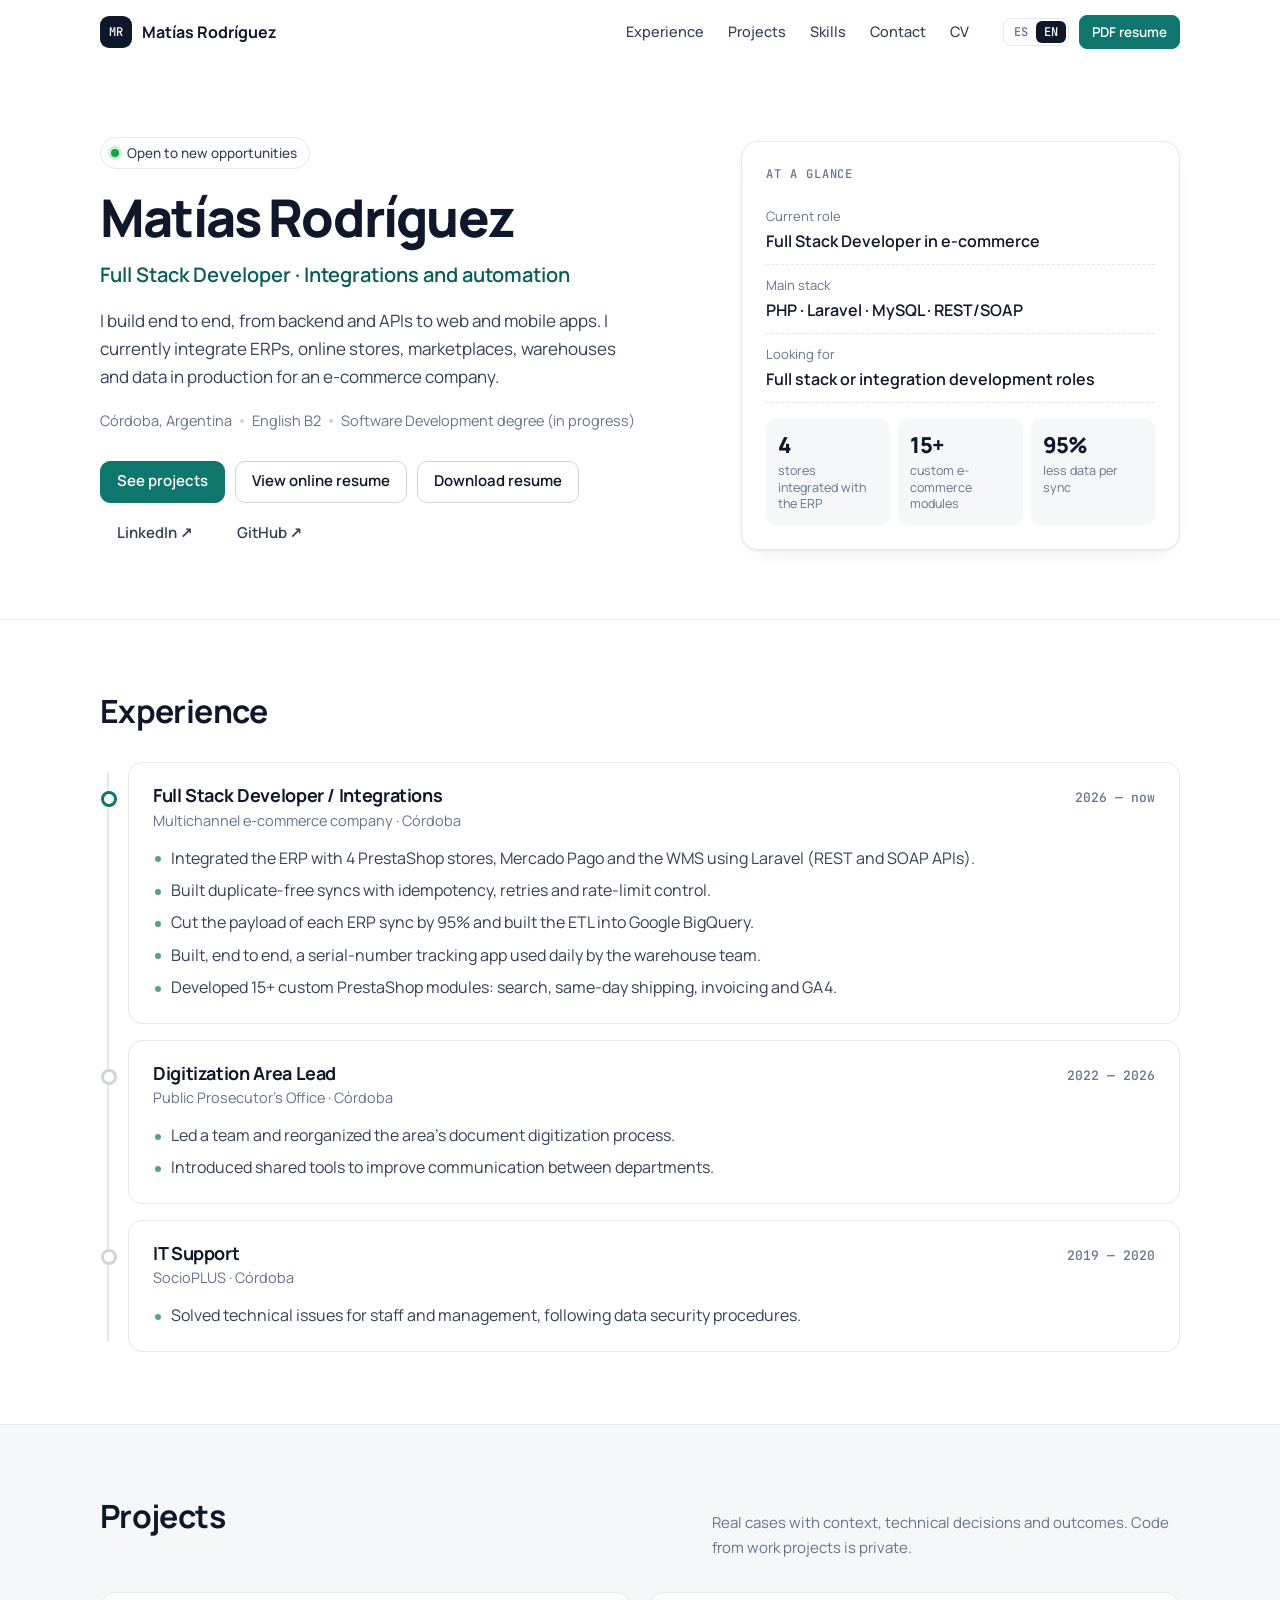
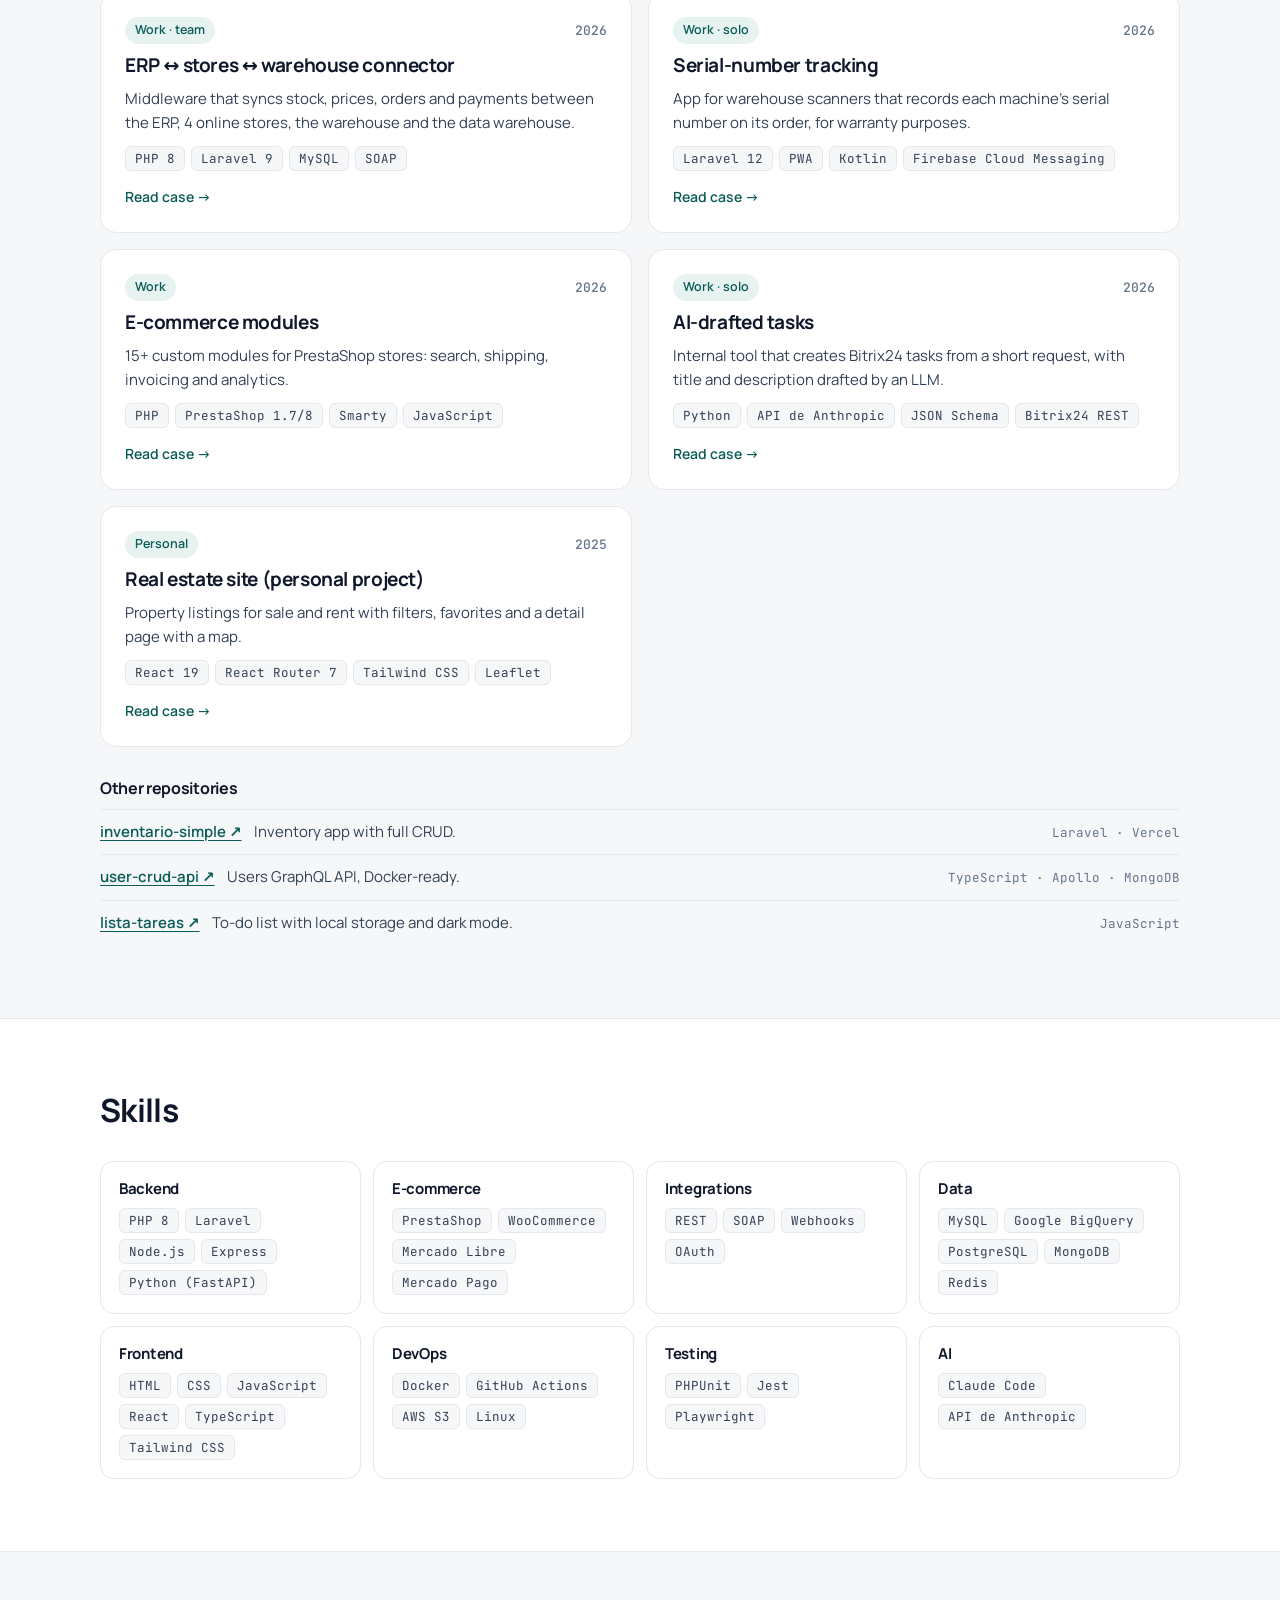
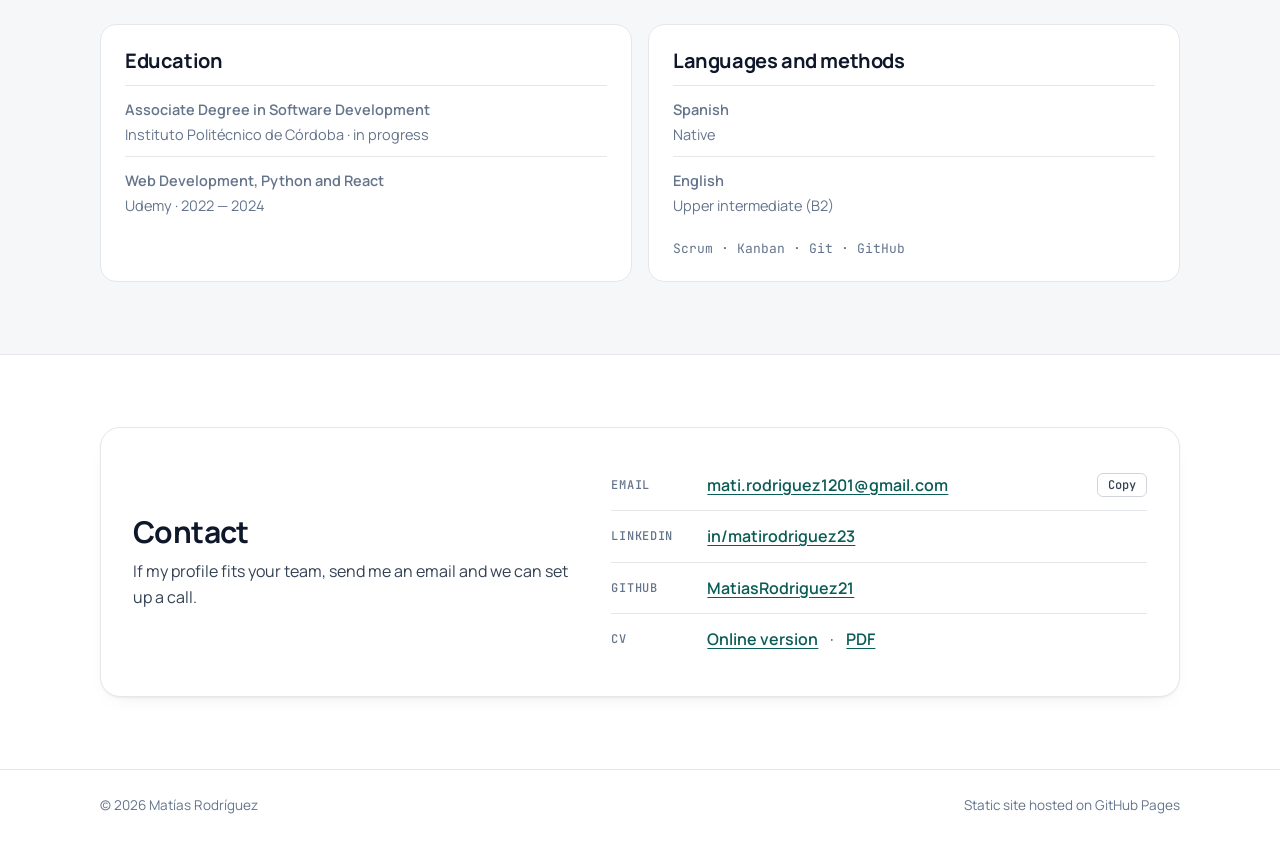
==== index.html @ 940ee15c "Portafolio profesional con CV, proyectos y habilidades" ====
<!DOCTYPE html>
<html lang="es" data-lang="es">
<head>
  <meta charset="UTF-8">
  <meta name="viewport" content="width=device-width, initial-scale=1.0">
  <title>Matías Rodríguez — Desarrollador Full Stack</title>
  <meta name="description" content="Matías Rodríguez, desarrollador full stack en Córdoba, Argentina. Experiencia en integraciones, automatización y e-commerce.">
  <meta name="author" content="Matías Rodríguez">
  <meta name="theme-color" content="#ffffff" media="(prefers-color-scheme: light)">
  <meta name="theme-color" content="#0d1117" media="(prefers-color-scheme: dark)">
  <link rel="icon" href="favicon.svg" type="image/svg+xml">
  <link rel="preconnect" href="https://fonts.googleapis.com">
  <link rel="preconnect" href="https://fonts.gstatic.com" crossorigin>
  <link href="https://fonts.googleapis.com/css2?family=Manrope:wght@400;500;600;700;800&family=JetBrains+Mono:wght@400;500&display=swap" rel="stylesheet">
  <link rel="stylesheet" href="styles.css">
  <script>
    (function () {
      var lang = 'es';
      try { lang = localStorage.getItem('pp-lang') || (navigator.language || 'es').slice(0, 2); } catch (e) {}
      if (lang !== 'en') lang = 'es';
      document.documentElement.lang = lang;
      document.documentElement.dataset.lang = lang;
    })();
  </script>
</head>
<body data-title-es="Matías Rodríguez — Desarrollador Full Stack" data-title-en="Matías Rodríguez — Full Stack Developer">
  <a class="skip" href="#contenido"><span lang="es">Saltar al contenido</span><span lang="en">Skip to content</span></a>
  <header class="nav" id="nav">
    <div class="wrap nav__inner">
      <a class="brand" href="index.html">
        <span class="brand__mark" aria-hidden="true">MR</span>
        <span class="brand__name">Matías Rodríguez</span>
      </a>
      <nav class="nav__links" aria-label="Secciones">
        <a href="index.html#experiencia"><span lang="es">Experiencia</span><span lang="en">Experience</span></a>
        <a href="index.html#proyectos"><span lang="es">Proyectos</span><span lang="en">Projects</span></a>
        <a href="index.html#habilidades"><span lang="es">Habilidades</span><span lang="en">Skills</span></a>
        <a href="index.html#contacto"><span lang="es">Contacto</span><span lang="en">Contact</span></a>
        <a href="cv/">CV</a>
      </nav>
      <div class="nav__actions">
        <div class="lang" role="group" aria-label="Idioma / Language">
          <button type="button" data-set-lang="es" aria-pressed="true">ES</button>
          <button type="button" data-set-lang="en" aria-pressed="false">EN</button>
        </div>
        <a class="btn btn--small btn--solid" href="Rodriguez_Matias_CV.pdf" download><span lang="es">CV en PDF</span><span lang="en">PDF resume</span></a>
      </div>
    </div>
  </header>

  <main id="contenido">
    <!-- ============ Hero ============ -->
    <section class="hero">
      <div class="wrap hero__inner">
        <div class="hero__copy">
          <p class="status"><span class="dot" aria-hidden="true"></span><span lang="es">Abierto a nuevas oportunidades</span><span lang="en">Open to new opportunities</span></p>
          <h1>Matías Rodríguez</h1>
          <p class="hero__role"><span lang="es">Desarrollador Full Stack · Integraciones y automatización</span><span lang="en">Full Stack Developer · Integrations and automation</span></p>
          <p class="hero__bio" lang="es">Desarrollo de punta a punta, del backend y las APIs a aplicaciones web y móviles. Hoy integro ERP, tiendas online, marketplaces, depósito y datos en producción para una empresa de e-commerce.</p><p class="hero__bio" lang="en">I build end to end, from backend and APIs to web and mobile apps. I currently integrate ERPs, online stores, marketplaces, warehouses and data in production for an e-commerce company.</p>
          <ul class="facts">
            <li>Córdoba, Argentina</li>
            <li><span lang="es">Inglés B2</span><span lang="en">English B2</span></li>
            <li><span lang="es">Tecnicatura en Desarrollo de Software</span><span lang="en">Software Development degree (in progress)</span></li>
          </ul>
          <div class="hero__cta">
            <a class="btn btn--solid" href="#proyectos"><span lang="es">Ver proyectos</span><span lang="en">See projects</span></a>
            <a class="btn" href="cv/"><span lang="es">Ver CV online</span><span lang="en">View online resume</span></a>
            <a class="btn" href="Rodriguez_Matias_CV.pdf" download><span lang="es">Descargar CV</span><span lang="en">Download resume</span></a>
            <a class="btn btn--ghost" href="https://www.linkedin.com/in/matirodriguez23/" target="_blank" rel="noopener">LinkedIn ↗</a>
            <a class="btn btn--ghost" href="https://github.com/MatiasRodriguez21" target="_blank" rel="noopener">GitHub ↗</a>
          </div>
        </div>

        <aside class="summary" aria-label="Resumen">
          <p class="summary__label"><span lang="es">En pocas palabras</span><span lang="en">At a glance</span></p>
          <dl>
            <div><dt><span lang="es">Puesto actual</span><span lang="en">Current role</span></dt><dd><span lang="es">Desarrollador Full Stack en e-commerce</span><span lang="en">Full Stack Developer in e-commerce</span></dd></div>
            <div><dt><span lang="es">Stack principal</span><span lang="en">Main stack</span></dt><dd>PHP · Laravel · MySQL · REST/SOAP</dd></div>
            <div><dt><span lang="es">Busco</span><span lang="en">Looking for</span></dt><dd><span lang="es">Roles de desarrollo full stack o de integraciones</span><span lang="en">Full stack or integration development roles</span></dd></div>
          </dl>
          <ul class="stats">
            <li><strong>4</strong><span lang="es">tiendas integradas con el ERP</span><span lang="en">stores integrated with the ERP</span></li>
            <li><strong>15+</strong><span lang="es">módulos de e-commerce a medida</span><span lang="en">custom e-commerce modules</span></li>
            <li><strong>95%</strong><span lang="es">menos datos por sincronización</span><span lang="en">less data per sync</span></li>
          </ul>
        </aside>
      </div>
    </section>

    <!-- ============ Experiencia ============ -->
    <section class="section" id="experiencia">
      <div class="wrap">
        <header class="section__head">
          <h2><span lang="es">Experiencia</span><span lang="en">Experience</span></h2>
        </header>
        <ol class="timeline">
          <li class="job">
            <span class="job__dot" aria-hidden="true"></span>
            <div class="job__head">
              <h3><span lang="es">Desarrollador Full Stack / Integraciones</span><span lang="en">Full Stack Developer / Integrations</span></h3>
              <span class="job__when"><span lang="es">2026 — hoy</span><span lang="en">2026 — now</span></span>
            </div>
            <p class="job__org"><span lang="es">Empresa de e-commerce multicanal · Córdoba</span><span lang="en">Multichannel e-commerce company · Córdoba</span></p>
            <ul class="list" lang="es"><li>Integré el ERP con 4 tiendas PrestaShop, Mercado Pago y el WMS en Laravel (APIs REST y SOAP).</li><li>Garanticé sincronizaciones sin duplicados con idempotencia, reintentos y control de rate limit.</li><li>Reduje un 95% la carga de cada sincronización con el ERP y armé el ETL a Google BigQuery.</li><li>Desarrollé de punta a punta una app de trazabilidad de seriales que el depósito usa a diario.</li><li>Creé más de 15 módulos PrestaShop a medida: buscador, envío en el día, Factura A y GA4.</li></ul><ul class="list" lang="en"><li>Integrated the ERP with 4 PrestaShop stores, Mercado Pago and the WMS using Laravel (REST and SOAP APIs).</li><li>Built duplicate-free syncs with idempotency, retries and rate-limit control.</li><li>Cut the payload of each ERP sync by 95% and built the ETL into Google BigQuery.</li><li>Built, end to end, a serial-number tracking app used daily by the warehouse team.</li><li>Developed 15+ custom PrestaShop modules: search, same-day shipping, invoicing and GA4.</li></ul>
          </li>
          <li class="job">
            <span class="job__dot" aria-hidden="true"></span>
            <div class="job__head">
              <h3><span lang="es">Encargado del área de Digitalización</span><span lang="en">Digitization Area Lead</span></h3>
              <span class="job__when"><span lang="es">2022 — 2026</span><span lang="en">2022 — 2026</span></span>
            </div>
            <p class="job__org"><span lang="es">Ministerio Público Fiscal · Córdoba</span><span lang="en">Public Prosecutor's Office · Córdoba</span></p>
            <ul class="list" lang="es"><li>Coordiné un equipo y reorganicé el proceso de digitalización de documentos del área.</li><li>Impulsé el uso de herramientas compartidas para mejorar la comunicación entre departamentos.</li></ul><ul class="list" lang="en"><li>Led a team and reorganized the area's document digitization process.</li><li>Introduced shared tools to improve communication between departments.</li></ul>
          </li>
          <li class="job">
            <span class="job__dot" aria-hidden="true"></span>
            <div class="job__head">
              <h3><span lang="es">Soporte técnico</span><span lang="en">IT Support</span></h3>
              <span class="job__when"><span lang="es">2019 — 2020</span><span lang="en">2019 — 2020</span></span>
            </div>
            <p class="job__org"><span lang="es">SocioPLUS · Córdoba</span><span lang="en">SocioPLUS · Córdoba</span></p>
            <ul class="list" lang="es"><li>Resolví incidencias técnicas de empleados y gerencia, aplicando procedimientos de seguridad de datos.</li></ul><ul class="list" lang="en"><li>Solved technical issues for staff and management, following data security procedures.</li></ul>
          </li>
        </ol>
      </div>
    </section>

    <!-- ============ Proyectos ============ -->
    <section class="section section--soft" id="proyectos">
      <div class="wrap">
        <header class="section__head">
          <h2><span lang="es">Proyectos</span><span lang="en">Projects</span></h2>
          <p class="section__note" lang="es">Casos reales con contexto, decisiones técnicas y resultados. El código de los proyectos de trabajo es privado.</p><p class="section__note" lang="en">Real cases with context, technical decisions and outcomes. Code from work projects is private.</p>
        </header>
        <div class="pgrid">
          <article class="pcard">
            <div class="pcard__top">
              <span class="tag"><span lang="es">Trabajo · en equipo</span><span lang="en">Work · team</span></span>
              <span class="pcard__year">2026</span>
            </div>
            <h3><a class="pcard__link" href="proyectos/conector-erp.html"><span lang="es">Conector ERP ↔ tiendas ↔ depósito</span><span lang="en">ERP ↔ stores ↔ warehouse connector</span></a></h3>
            <p lang="es">Middleware que sincroniza stock, precios, pedidos y cobranzas entre el ERP, 4 tiendas online, el depósito y el data warehouse.</p><p lang="en">Middleware that syncs stock, prices, orders and payments between the ERP, 4 online stores, the warehouse and the data warehouse.</p>
            <ul class="chips"><li>PHP 8</li><li>Laravel 9</li><li>MySQL</li><li>SOAP</li></ul>
            <span class="pcard__more" aria-hidden="true"><span lang="es">Ver caso →</span><span lang="en">Read case →</span></span>
          </article>
          <article class="pcard">
            <div class="pcard__top">
              <span class="tag"><span lang="es">Trabajo · propio</span><span lang="en">Work · solo</span></span>
              <span class="pcard__year">2026</span>
            </div>
            <h3><a class="pcard__link" href="proyectos/trazabilidad-seriales.html"><span lang="es">Trazabilidad de seriales</span><span lang="en">Serial-number tracking</span></a></h3>
            <p lang="es">App para los escáneres del depósito que registra el número de serie de cada máquina en su pedido, para la garantía.</p><p lang="en">App for warehouse scanners that records each machine’s serial number on its order, for warranty purposes.</p>
            <ul class="chips"><li>Laravel 12</li><li>PWA</li><li>Kotlin</li><li>Firebase Cloud Messaging</li></ul>
            <span class="pcard__more" aria-hidden="true"><span lang="es">Ver caso →</span><span lang="en">Read case →</span></span>
          </article>
          <article class="pcard">
            <div class="pcard__top">
              <span class="tag"><span lang="es">Trabajo</span><span lang="en">Work</span></span>
              <span class="pcard__year">2026</span>
            </div>
            <h3><a class="pcard__link" href="proyectos/modulos-ecommerce.html"><span lang="es">Módulos de e-commerce</span><span lang="en">E-commerce modules</span></a></h3>
            <p lang="es">Más de 15 módulos a medida para tiendas PrestaShop: búsqueda, envíos, facturación y analítica.</p><p lang="en">15+ custom modules for PrestaShop stores: search, shipping, invoicing and analytics.</p>
            <ul class="chips"><li>PHP</li><li>PrestaShop 1.7/8</li><li>Smarty</li><li>JavaScript</li></ul>
            <span class="pcard__more" aria-hidden="true"><span lang="es">Ver caso →</span><span lang="en">Read case →</span></span>
          </article>
          <article class="pcard">
            <div class="pcard__top">
              <span class="tag"><span lang="es">Trabajo · propio</span><span lang="en">Work · solo</span></span>
              <span class="pcard__year">2026</span>
            </div>
            <h3><a class="pcard__link" href="proyectos/tareas-ia.html"><span lang="es">Tareas redactadas con IA</span><span lang="en">AI-drafted tasks</span></a></h3>
            <p lang="es">Herramienta interna que crea tareas en Bitrix24 a partir de un pedido corto, con título y descripción redactados por un LLM.</p><p lang="en">Internal tool that creates Bitrix24 tasks from a short request, with title and description drafted by an LLM.</p>
            <ul class="chips"><li>Python</li><li>API de Anthropic</li><li>JSON Schema</li><li>Bitrix24 REST</li></ul>
            <span class="pcard__more" aria-hidden="true"><span lang="es">Ver caso →</span><span lang="en">Read case →</span></span>
          </article>
          <article class="pcard">
            <div class="pcard__top">
              <span class="tag"><span lang="es">Personal</span><span lang="en">Personal</span></span>
              <span class="pcard__year">2025</span>
            </div>
            <h3><a class="pcard__link" href="proyectos/inmobiliaria.html"><span lang="es">Inmobiliaria (proyecto personal)</span><span lang="en">Real estate site (personal project)</span></a></h3>
            <p lang="es">Sitio de propiedades en venta y alquiler con filtros, favoritos y ficha con mapa.</p><p lang="en">Property listings for sale and rent with filters, favorites and a detail page with a map.</p>
            <ul class="chips"><li>React 19</li><li>React Router 7</li><li>Tailwind CSS</li><li>Leaflet</li></ul>
            <span class="pcard__more" aria-hidden="true"><span lang="es">Ver caso →</span><span lang="en">Read case →</span></span>
          </article>
        </div>
        <div class="others">
          <h3><span lang="es">Otros repositorios</span><span lang="en">Other repositories</span></h3>
          <ul>
            <li>
              <a href="https://github.com/MatiasRodriguez21/inventario-simple" target="_blank" rel="noopener">inventario-simple ↗</a>
              <span lang="es">Inventario con altas, bajas y modificaciones.</span><span lang="en">Inventory app with full CRUD.</span>
              <span class="others__stack">Laravel · Vercel</span>
            </li>
            <li>
              <a href="https://github.com/MatiasRodriguez21/user-crud-api" target="_blank" rel="noopener">user-crud-api ↗</a>
              <span lang="es">API GraphQL de usuarios lista para Docker.</span><span lang="en">Users GraphQL API, Docker-ready.</span>
              <span class="others__stack">TypeScript · Apollo · MongoDB</span>
            </li>
            <li>
              <a href="https://github.com/MatiasRodriguez21/lista-tareas" target="_blank" rel="noopener">lista-tareas ↗</a>
              <span lang="es">Lista de tareas con guardado local y modo oscuro.</span><span lang="en">To-do list with local storage and dark mode.</span>
              <span class="others__stack">JavaScript</span>
            </li>
          </ul>
        </div>
      </div>
    </section>

    <!-- ============ Habilidades ============ -->
    <section class="section" id="habilidades">
      <div class="wrap">
        <header class="section__head">
          <h2><span lang="es">Habilidades</span><span lang="en">Skills</span></h2>
        </header>
        <div class="sgrid">
          <div class="scard">
            <h3><span lang="es">Backend</span><span lang="en">Backend</span></h3>
            <ul class="chips"><li>PHP 8</li><li>Laravel</li><li>Node.js</li><li>Express</li><li>Python (FastAPI)</li></ul>
          </div>
          <div class="scard">
            <h3><span lang="es">E-commerce</span><span lang="en">E-commerce</span></h3>
            <ul class="chips"><li>PrestaShop</li><li>WooCommerce</li><li>Mercado Libre</li><li>Mercado Pago</li></ul>
          </div>
          <div class="scard">
            <h3><span lang="es">Integraciones</span><span lang="en">Integrations</span></h3>
            <ul class="chips"><li>REST</li><li>SOAP</li><li>Webhooks</li><li>OAuth</li></ul>
          </div>
          <div class="scard">
            <h3><span lang="es">Datos</span><span lang="en">Data</span></h3>
            <ul class="chips"><li>MySQL</li><li>Google BigQuery</li><li>PostgreSQL</li><li>MongoDB</li><li>Redis</li></ul>
          </div>
          <div class="scard">
            <h3><span lang="es">Frontend</span><span lang="en">Frontend</span></h3>
            <ul class="chips"><li>HTML</li><li>CSS</li><li>JavaScript</li><li>React</li><li>TypeScript</li><li>Tailwind CSS</li></ul>
          </div>
          <div class="scard">
            <h3><span lang="es">DevOps</span><span lang="en">DevOps</span></h3>
            <ul class="chips"><li>Docker</li><li>GitHub Actions</li><li>AWS S3</li><li>Linux</li></ul>
          </div>
          <div class="scard">
            <h3><span lang="es">Testing</span><span lang="en">Testing</span></h3>
            <ul class="chips"><li>PHPUnit</li><li>Jest</li><li>Playwright</li></ul>
          </div>
          <div class="scard">
            <h3><span lang="es">IA</span><span lang="en">AI</span></h3>
            <ul class="chips"><li>Claude Code</li><li>API de Anthropic</li></ul>
          </div>
        </div>
      </div>
    </section>

    <!-- ============ Formación e idiomas ============ -->
    <section class="section section--soft" id="formacion">
      <div class="wrap">
        <div class="duo">
          <div class="card">
            <h2 class="card__title"><span lang="es">Formación</span><span lang="en">Education</span></h2>
            <ul class="plain">
              <li><strong><span lang="es">Tecnicatura en Desarrollo de Software</span><span lang="en">Associate Degree in Software Development</span></strong><span>Instituto Politécnico de Córdoba · <span lang="es">en curso</span><span lang="en">in progress</span></span></li>
              <li><strong><span lang="es">Desarrollo Web, Python y React</span><span lang="en">Web Development, Python and React</span></strong><span>Udemy · 2022 — 2024</span></li>
            </ul>
          </div>
          <div class="card">
            <h2 class="card__title"><span lang="es">Idiomas y métodos</span><span lang="en">Languages and methods</span></h2>
            <ul class="plain">
              <li><strong><span lang="es">Español</span><span lang="en">Spanish</span></strong><span><span lang="es">Nativo</span><span lang="en">Native</span></span></li>
              <li><strong><span lang="es">Inglés</span><span lang="en">English</span></strong><span><span lang="es">Intermedio alto (B2)</span><span lang="en">Upper intermediate (B2)</span></span></li>
            </ul>
            <p class="card__note">Scrum · Kanban · Git · GitHub</p>
          </div>
        </div>
      </div>
    </section>

    <!-- ============ Contacto ============ -->
    <section class="section" id="contacto">
      <div class="wrap">
        <div class="contact">
          <div>
            <h2><span lang="es">Contacto</span><span lang="en">Contact</span></h2>
            <p lang="es">Si mi perfil encaja con tu equipo, escribime y coordinamos una charla.</p><p lang="en">If my profile fits your team, send me an email and we can set up a call.</p>
          </div>
          <ul class="contact__list">
            <li><span class="contact__k">Email</span><a href="mailto:mati.rodriguez1201@gmail.com">mati.rodriguez1201@gmail.com</a><button type="button" class="copy" id="copy" data-email="mati.rodriguez1201@gmail.com"><span lang="es">Copiar</span><span lang="en">Copy</span></button></li>
            <li><span class="contact__k">LinkedIn</span><a href="https://www.linkedin.com/in/matirodriguez23/" target="_blank" rel="noopener">in/matirodriguez23</a></li>
            <li><span class="contact__k">GitHub</span><a href="https://github.com/MatiasRodriguez21" target="_blank" rel="noopener">MatiasRodriguez21</a></li>
            <li><span class="contact__k">CV</span><a href="cv/"><span lang="es">Versión online</span><span lang="en">Online version</span></a> · <a href="Rodriguez_Matias_CV.pdf" download>PDF</a></li>
          </ul>
        </div>
      </div>
    </section>
  </main>

  <footer class="foot">
    <div class="wrap foot__inner">
      <span>© 2026 Matías Rodríguez</span>
      <span><span lang="es">Sitio estático alojado en GitHub Pages</span><span lang="en">Static site hosted on GitHub Pages</span></span>
    </div>
  </footer>
  <script src="script.js"></script>
</body>
</html>
---- styles.css ----
/* ============ Tokens ============ */
:root {
  --bg: #ffffff;
  --bg-soft: #f6f7f9;
  --surface: #ffffff;
  --ink: #0f172a;
  --ink-2: #334155;
  --muted: #64748b;
  --line: #e5e7eb;
  --line-2: #d1d5db;
  --accent: #0f766e;
  --accent-ink: #0b5c56;
  --accent-soft: #e7f3f1;
  --ok: #16a34a;
  --shadow: 0 1px 2px rgba(15, 23, 42, 0.05), 0 8px 24px -16px rgba(15, 23, 42, 0.18);

  --sans: "Manrope", system-ui, -apple-system, "Segoe UI", sans-serif;
  --mono: "JetBrains Mono", ui-monospace, Consolas, monospace;
  --ease: cubic-bezier(0.23, 1, 0.32, 1);
  --wrap: 1080px;
  color-scheme: light;
}

@media (prefers-color-scheme: dark) {
  :root {
    --bg: #0d1117;
    --bg-soft: #11161d;
    --surface: #151b23;
    --ink: #e6edf3;
    --ink-2: #c3ccd6;
    --muted: #8b96a3;
    --line: #232b36;
    --line-2: #313b48;
    --accent: #3fb8a8;
    --accent-ink: #6fd0c2;
    --accent-soft: #14302d;
    --ok: #3fb950;
    --shadow: 0 1px 2px rgba(0, 0, 0, 0.3), 0 10px 28px -18px rgba(0, 0, 0, 0.7);
    color-scheme: dark;
  }
}

/* ============ Base ============ */
*, *::before, *::after { box-sizing: border-box; }
* { margin: 0; padding: 0; }
html { scroll-behavior: smooth; scroll-padding-top: 80px; -webkit-text-size-adjust: 100%; }
@media (prefers-reduced-motion: reduce) { html { scroll-behavior: auto; } }
body {
  background: var(--bg); color: var(--ink-2);
  font: 400 16px/1.65 var(--sans);
  -webkit-font-smoothing: antialiased;
}
h1, h2, h3 { color: var(--ink); font-weight: 700; line-height: 1.2; letter-spacing: -0.02em; text-wrap: balance; }
p { text-wrap: pretty; }
a { color: var(--accent-ink); text-underline-offset: 3px; }
ul, ol { list-style: none; }
button { font: inherit; color: inherit; cursor: pointer; }
code { font: 400 0.88em var(--mono); background: var(--bg-soft); border: 1px solid var(--line); border-radius: 4px; padding: 0.05em 0.35em; }
:focus-visible { outline: 2px solid var(--accent); outline-offset: 3px; border-radius: 4px; }
::selection { background: var(--accent-soft); color: var(--ink); }

/* Mostrar solo el idioma activo */
html[data-lang="es"] [lang="en"],
html[data-lang="en"] [lang="es"] { display: none !important; }

.wrap { width: 100%; max-width: calc(var(--wrap) + 48px); margin: 0 auto; padding: 0 24px; }
.skip { position: absolute; left: -9999px; top: 8px; z-index: 100; background: var(--ink); color: var(--bg); padding: 8px 12px; border-radius: 6px; }
.skip:focus { left: 8px; }

/* ============ Botones ============ */
.btn {
  display: inline-flex; align-items: center; justify-content: center; gap: 8px;
  height: 42px; padding: 0 16px; border-radius: 10px;
  border: 1px solid var(--line-2); background: var(--surface); color: var(--ink);
  font-size: 15px; font-weight: 600; text-decoration: none;
  transition: border-color 150ms ease, background-color 150ms ease, transform 140ms var(--ease);
}
.btn:hover { border-color: var(--muted); }
.btn:active { transform: scale(0.97); }
.btn--solid { background: var(--accent); border-color: var(--accent); color: #fff; }
.btn--solid:hover { background: var(--accent-ink); border-color: var(--accent-ink); }
.btn--ghost { border-color: transparent; background: transparent; color: var(--ink-2); }
.btn--ghost:hover { border-color: var(--line-2); color: var(--ink); }
.btn--small { height: 34px; padding: 0 12px; font-size: 13.5px; border-radius: 8px; }

/* ============ Navegación ============ */
.nav { position: sticky; top: 0; z-index: 50; background: color-mix(in srgb, var(--bg) 92%, transparent); backdrop-filter: blur(8px); border-bottom: 1px solid transparent; transition: border-color 200ms ease; }
.nav.is-scrolled { border-bottom-color: var(--line); }
.nav__inner { display: flex; align-items: center; gap: 24px; height: 64px; }
.brand { display: flex; align-items: center; gap: 10px; color: var(--ink); text-decoration: none; font-weight: 700; }
.brand__mark { display: grid; place-items: center; width: 32px; height: 32px; border-radius: 9px; background: var(--ink); color: var(--bg); font: 500 12px var(--mono); }
.nav__links { display: flex; gap: 4px; margin-left: auto; }
.nav__links a { padding: 6px 10px; border-radius: 8px; color: var(--ink-2); font-size: 14.5px; font-weight: 500; text-decoration: none; transition: background-color 150ms ease, color 150ms ease; }
.nav__links a:hover { background: var(--bg-soft); color: var(--ink); }
.nav__actions { display: flex; align-items: center; gap: 10px; }
.lang { display: inline-flex; padding: 2px; border: 1px solid var(--line); border-radius: 8px; }
.lang button { border: 0; background: none; padding: 3px 8px; border-radius: 6px; font: 500 12px var(--mono); color: var(--muted); }
.lang button[aria-pressed="true"] { background: var(--ink); color: var(--bg); }
@media (max-width: 860px) {
  .nav__links { display: none; }
  .nav__actions { margin-left: auto; }
}
@media (max-width: 420px) { .brand__name { display: none; } }

/* ============ Hero ============ */
.hero { padding: 72px 0 64px; border-bottom: 1px solid var(--line); }
.hero__inner { display: grid; grid-template-columns: 1.35fr 1fr; gap: 48px; align-items: center; }
.status { display: inline-flex; align-items: center; gap: 8px; padding: 4px 12px 4px 10px; border: 1px solid var(--line); border-radius: 999px; font-size: 13.5px; font-weight: 500; color: var(--ink-2); }
.dot { width: 8px; height: 8px; border-radius: 50%; background: var(--ok); box-shadow: 0 0 0 3px color-mix(in srgb, var(--ok) 20%, transparent); }
.hero h1 { font-size: clamp(36px, 5vw, 52px); font-weight: 800; letter-spacing: -0.035em; margin-top: 18px; }
.hero__role { margin-top: 8px; font-size: clamp(17px, 2vw, 20px); font-weight: 600; color: var(--accent-ink); }
.hero__bio { margin-top: 16px; font-size: 17px; max-width: 52ch; }
.facts { display: flex; flex-wrap: wrap; gap: 6px 18px; margin-top: 18px; font-size: 14.5px; color: var(--muted); }
.facts li { display: flex; align-items: center; gap: 8px; }
.facts li + li::before { content: ""; width: 4px; height: 4px; border-radius: 50%; background: var(--line-2); margin-left: -10px; }
.hero__cta { display: flex; flex-wrap: wrap; gap: 10px; margin-top: 28px; }

.summary { padding: 24px; border: 1px solid var(--line); border-radius: 16px; background: var(--surface); box-shadow: var(--shadow); }
.summary__label { font: 500 12px var(--mono); text-transform: uppercase; letter-spacing: 0.08em; color: var(--muted); }
.summary dl { margin-top: 14px; }
.summary dl > div { padding: 10px 0; border-bottom: 1px dashed var(--line); }
.summary dt { font-size: 13px; color: var(--muted); }
.summary dd { color: var(--ink); font-weight: 600; }
.stats { display: grid; grid-template-columns: repeat(3, 1fr); gap: 8px; margin-top: 16px; }
.stats li { display: flex; flex-direction: column; gap: 2px; padding: 12px; border-radius: 10px; background: var(--bg-soft); font-size: 12.5px; line-height: 1.35; color: var(--muted); }
.stats strong { font-size: 22px; font-weight: 800; letter-spacing: -0.03em; color: var(--ink); }
@media (max-width: 900px) {
  .hero { padding: 48px 0; }
  .hero__inner { grid-template-columns: 1fr; gap: 32px; }
}

/* ============ Secciones ============ */
.section { padding: 72px 0; }
.section--soft { background: var(--bg-soft); border-block: 1px solid var(--line); }
.section__head { display: flex; flex-wrap: wrap; align-items: baseline; justify-content: space-between; gap: 8px 32px; margin-bottom: 32px; }
.section__head h2 { font-size: clamp(26px, 3vw, 32px); }
.section__note { max-width: 52ch; color: var(--muted); font-size: 15px; }
@media (max-width: 640px) { .section { padding: 56px 0; } }

/* Experiencia */
.timeline { position: relative; display: grid; gap: 16px; padding-left: 28px; }
.timeline::before { content: ""; position: absolute; left: 7px; top: 10px; bottom: 10px; width: 2px; background: var(--line); border-radius: 2px; }
.job { position: relative; padding: 22px 24px; border: 1px solid var(--line); border-radius: 14px; background: var(--surface); }
.job__dot { position: absolute; left: -28px; top: 28px; width: 16px; height: 16px; border-radius: 50%; background: var(--bg); border: 3px solid var(--accent); }
.job:not(:first-child) .job__dot { border-color: var(--line-2); }
.job__head { display: flex; flex-wrap: wrap; align-items: baseline; justify-content: space-between; gap: 4px 16px; }
.job h3 { font-size: 18px; }
.job__when { font: 500 13px var(--mono); color: var(--muted); }
.job__org { margin-top: 2px; font-size: 14.5px; color: var(--muted); }
.list { margin-top: 12px; display: grid; gap: 6px; }
.list li { position: relative; padding-left: 18px; }
.list li::before { content: ""; position: absolute; left: 2px; top: 0.72em; width: 6px; height: 6px; border-radius: 50%; background: var(--accent); opacity: 0.7; }

/* Proyectos */
.pgrid { display: grid; grid-template-columns: repeat(2, 1fr); gap: 16px; }
.pcard {
  position: relative; display: flex; flex-direction: column; gap: 10px;
  padding: 24px; border: 1px solid var(--line); border-radius: 16px; background: var(--surface);
  transition: border-color 200ms ease, box-shadow 200ms ease, transform 200ms var(--ease);
}
.pcard:hover { border-color: var(--line-2); box-shadow: var(--shadow); transform: translateY(-2px); }
.pcard:focus-within { border-color: var(--accent); }
.pcard__top { display: flex; justify-content: space-between; align-items: center; }
.pcard__year { font: 500 13px var(--mono); color: var(--muted); }
.pcard h3 { font-size: 19px; }
.pcard__link { color: var(--ink); text-decoration: none; }
.pcard__link::after { content: ""; position: absolute; inset: 0; border-radius: 16px; }
.pcard > p:not([class]) { font-size: 15px; }
.pcard__more { margin-top: auto; padding-top: 4px; font-size: 14px; font-weight: 600; color: var(--accent-ink); }
.pcard:hover .pcard__more { text-decoration: underline; }
.tag { display: inline-flex; align-items: center; padding: 3px 10px; border-radius: 999px; background: var(--accent-soft); color: var(--accent-ink); font-size: 12.5px; font-weight: 600; width: fit-content; }
.chips { display: flex; flex-wrap: wrap; gap: 6px; }
.chips li { padding: 3px 9px; border: 1px solid var(--line); border-radius: 6px; font: 400 12.5px var(--mono); color: var(--ink-2); background: var(--bg-soft); }
@media (max-width: 760px) { .pgrid { grid-template-columns: 1fr; } }

.others { margin-top: 32px; }
.others h3 { font-size: 16px; margin-bottom: 10px; }
.others li { display: flex; flex-wrap: wrap; align-items: baseline; gap: 4px 12px; padding: 10px 0; border-top: 1px solid var(--line); font-size: 15px; }
.others li a { font-weight: 600; }
.others__stack { margin-left: auto; font: 400 12.5px var(--mono); color: var(--muted); }

/* Habilidades */
.sgrid { display: grid; grid-template-columns: repeat(4, 1fr); gap: 12px; }
.scard { padding: 18px; border: 1px solid var(--line); border-radius: 14px; background: var(--surface); }
.scard h3 { font-size: 15px; margin-bottom: 10px; }
@media (max-width: 960px) { .sgrid { grid-template-columns: repeat(2, 1fr); } }
@media (max-width: 520px) { .sgrid { grid-template-columns: 1fr; } }

/* Formación e idiomas */
.duo { display: grid; grid-template-columns: 1fr 1fr; gap: 16px; }
.card { padding: 24px; border: 1px solid var(--line); border-radius: 16px; background: var(--surface); }
.card__title { font-size: 20px; margin-bottom: 12px; }
.plain li { display: flex; flex-direction: column; padding: 10px 0; border-top: 1px solid var(--line); }
.plain strong { color: var(--ink); font-weight: 600; }
.plain span { font-size: 14.5px; color: var(--muted); }
.card__note { margin-top: 12px; font: 400 13px var(--mono); color: var(--muted); }
@media (max-width: 760px) { .duo { grid-template-columns: 1fr; } }

/* Contacto */
.contact { display: grid; grid-template-columns: 1fr 1.2fr; gap: 32px; align-items: center; padding: 32px; border: 1px solid var(--line); border-radius: 20px; background: var(--surface); box-shadow: var(--shadow); }
.contact h2 { font-size: clamp(24px, 3vw, 30px); margin-bottom: 8px; }
.contact__list li { display: flex; flex-wrap: wrap; align-items: center; gap: 6px 12px; padding: 12px 0; border-top: 1px solid var(--line); }
.contact__list li:first-child { border-top: 0; }
.contact__k { width: 84px; font: 500 12px var(--mono); text-transform: uppercase; letter-spacing: 0.06em; color: var(--muted); }
.contact__list a { font-weight: 600; }
.copy { margin-left: auto; padding: 3px 10px; border: 1px solid var(--line-2); border-radius: 6px; background: none; font: 500 12px var(--mono); color: var(--ink-2); }
.copy:hover { border-color: var(--muted); color: var(--ink); }
@media (max-width: 760px) { .contact { grid-template-columns: 1fr; padding: 24px; } }

/* Footer */
.foot { border-top: 1px solid var(--line); padding: 24px 0 40px; font-size: 13.5px; color: var(--muted); }
.foot__inner { display: flex; flex-wrap: wrap; justify-content: space-between; gap: 8px; }

/* ============ Página de caso ============ */
.chead { padding: 48px 0 36px; border-bottom: 1px solid var(--line); background: var(--bg-soft); }
.crumbs { font-size: 14px; color: var(--muted); margin-bottom: 16px; }
.crumbs a { color: var(--muted); }
.crumbs a:hover { color: var(--accent-ink); }
.chead h1 { margin-top: 12px; font-size: clamp(30px, 4vw, 42px); font-weight: 800; letter-spacing: -0.03em; }
.chead__summary { margin-top: 12px; max-width: 62ch; font-size: 18px; }

.case { display: grid; grid-template-columns: minmax(0, 1fr) 300px; gap: 48px; padding-top: 40px; padding-bottom: 24px; align-items: start; }
.case__sec + .case__sec { margin-top: 36px; }
.case__sec h2 { font-size: 21px; margin-bottom: 10px; }
.case__sec .list { margin-top: 4px; }

.meta { position: sticky; top: 88px; padding: 20px; border: 1px solid var(--line); border-radius: 16px; background: var(--surface); box-shadow: var(--shadow); }
.meta dl > div { padding: 12px 0; border-top: 1px solid var(--line); }
.meta dl > div:first-child { border-top: 0; padding-top: 0; }
.meta dt { font: 500 11.5px var(--mono); text-transform: uppercase; letter-spacing: 0.06em; color: var(--muted); margin-bottom: 4px; }
.meta dd { color: var(--ink); font-size: 15px; }
.meta .chips { margin-top: 4px; }
.meta__links { display: flex; flex-wrap: wrap; gap: 8px; margin-top: 16px; }
@media (max-width: 900px) {
  .case { grid-template-columns: 1fr; gap: 32px; }
  .meta { position: static; order: -1; }
}

/* Diagramas */
.diagram { margin: 6px 0 18px; padding: 16px; border: 1px solid var(--line); border-radius: 14px; background: var(--bg-soft); }
.diagram svg { display: block; width: 100%; height: auto; }
.diagram figcaption { margin-top: 8px; font: 400 12.5px var(--mono); color: var(--muted); }
.d-box { fill: var(--surface); stroke: var(--line-2); stroke-width: 1.2; }
.d-t { font: 600 13px var(--sans); fill: var(--ink); text-anchor: middle; }
.d-s { font: 400 11px var(--mono); fill: var(--muted); text-anchor: middle; }
.d-l { stroke: var(--accent); stroke-width: 1.5; fill: none; }
.d-arrow { fill: var(--accent); }
.d-lab { font: 400 11px var(--mono); fill: var(--muted); text-anchor: middle; }

/* Anterior / siguiente */
.pn { display: grid; grid-template-columns: 1fr 1fr; gap: 16px; padding: 32px 0 56px; }
.pn__item { display: flex; flex-direction: column; gap: 4px; padding: 18px 20px; border: 1px solid var(--line); border-radius: 14px; background: var(--surface); text-decoration: none; transition: border-color 150ms ease, transform 150ms var(--ease); }
.pn__item:hover { border-color: var(--accent); transform: translateY(-1px); }
.pn__item span { font-size: 13px; color: var(--muted); }
.pn__item strong { color: var(--ink); font-weight: 700; }
.pn__item--next { text-align: right; }
@media (max-width: 600px) { .pn { grid-template-columns: 1fr; } .pn__item--next { text-align: left; } }

/* ============ Impresión ============ */
@media print {
  .nav, .hero__cta, .copy, .pn, .meta__links, .lang { display: none !important; }
  .section, .hero { padding: 16pt 0; }
  .section--soft { background: none; }
  .pcard, .job, .card, .scard, .summary, .contact, .meta { box-shadow: none; break-inside: avoid; }
}
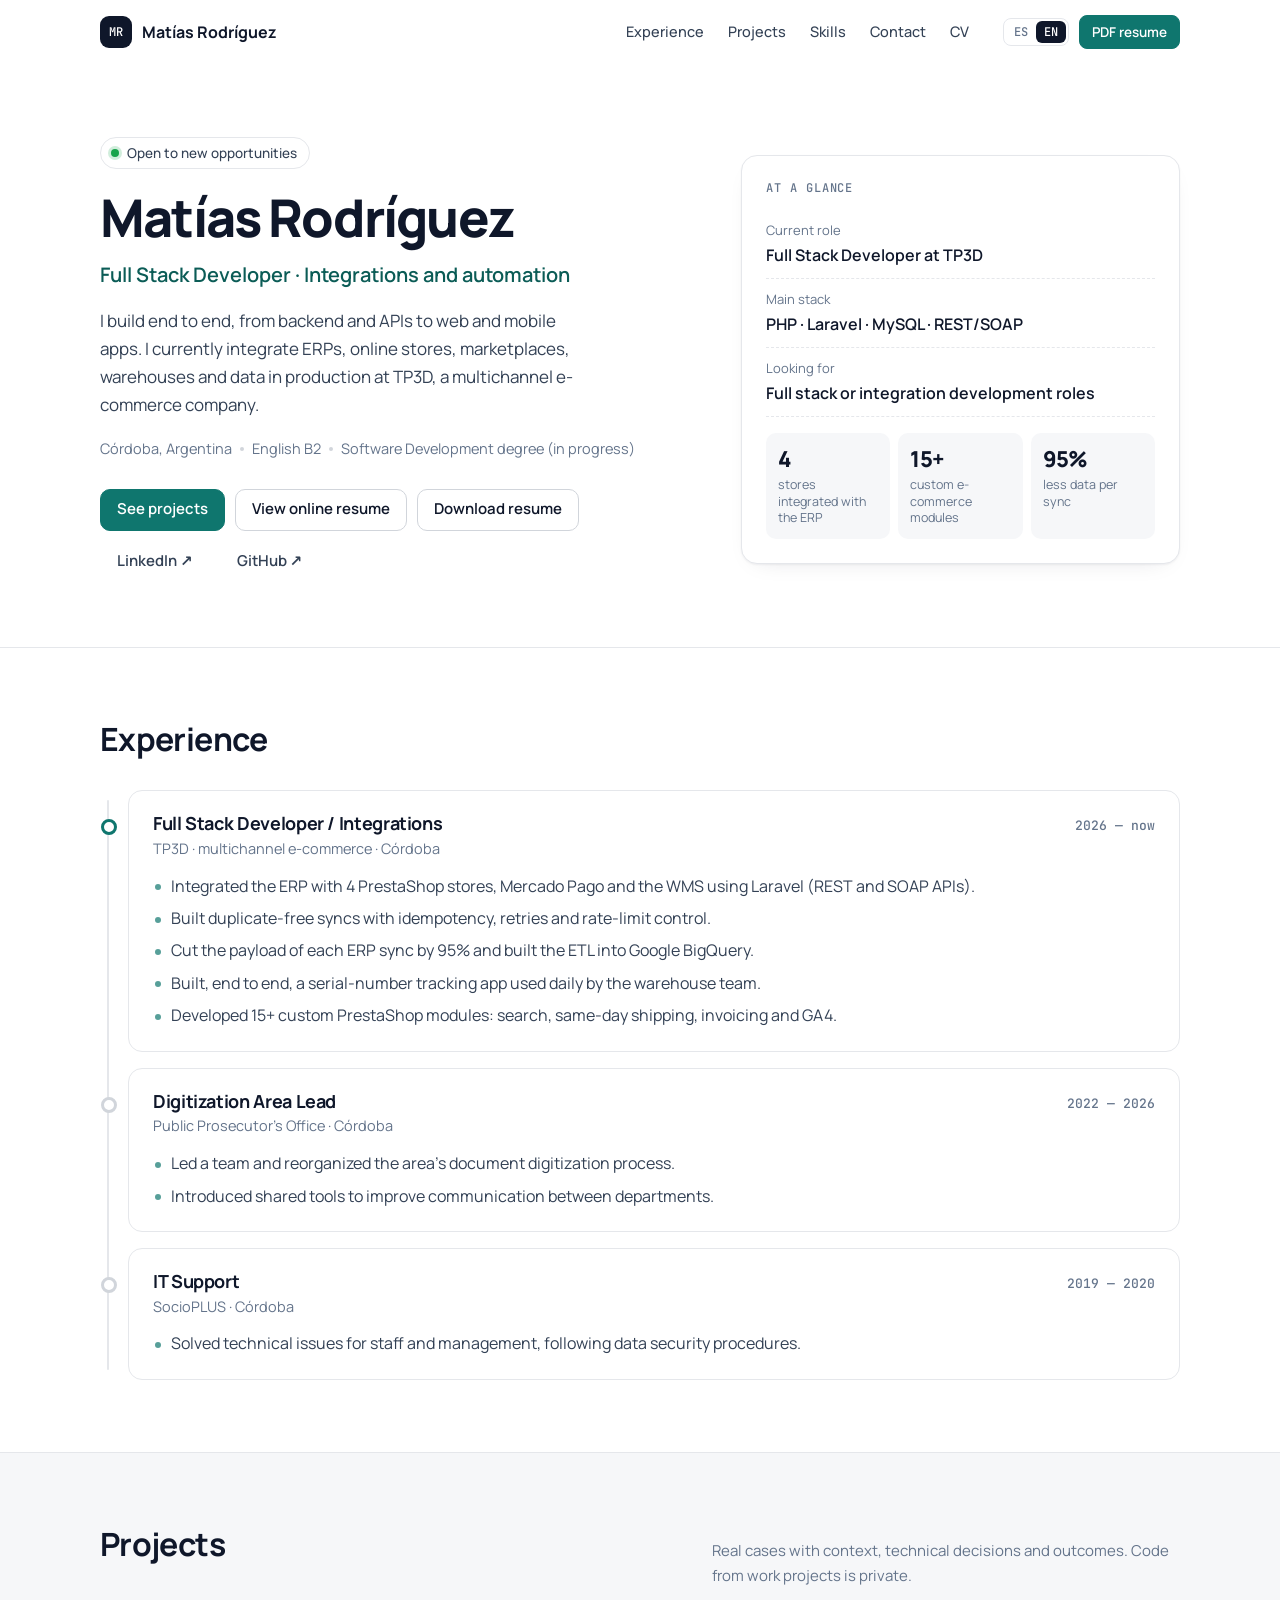
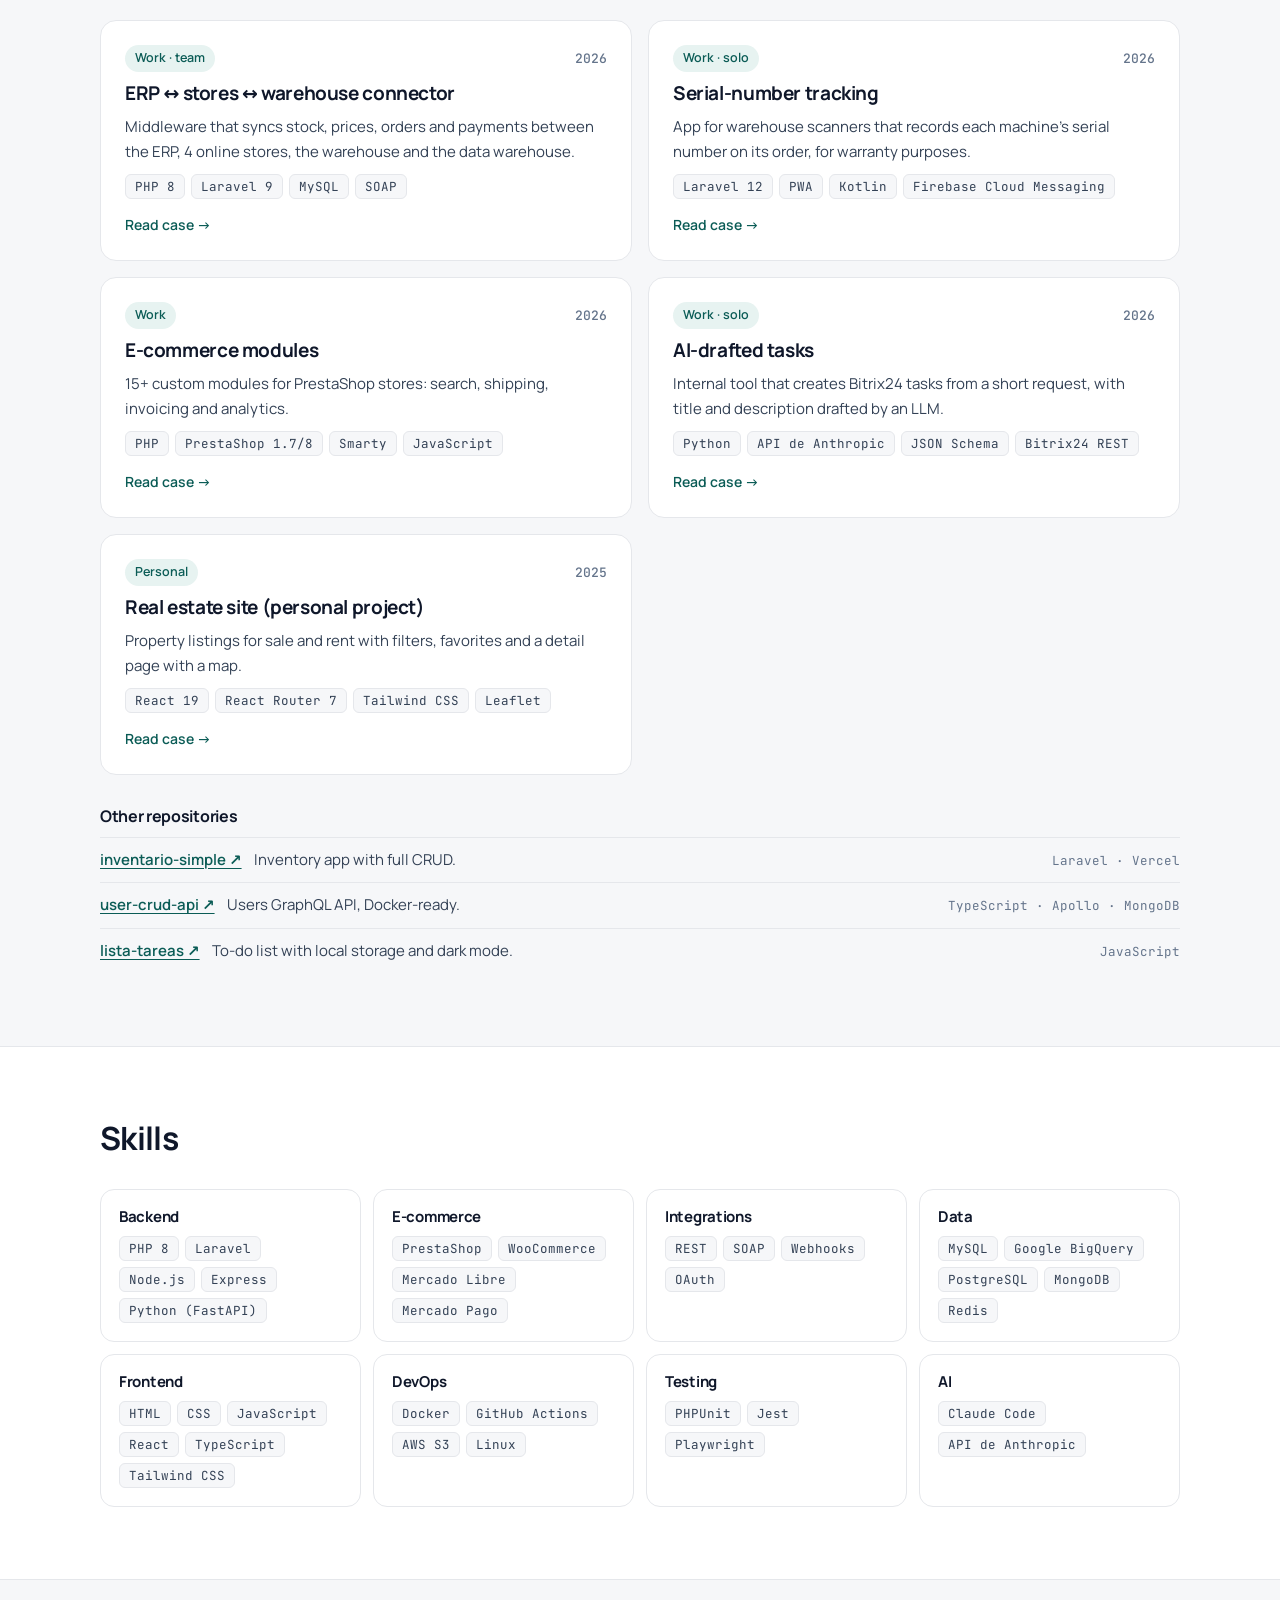
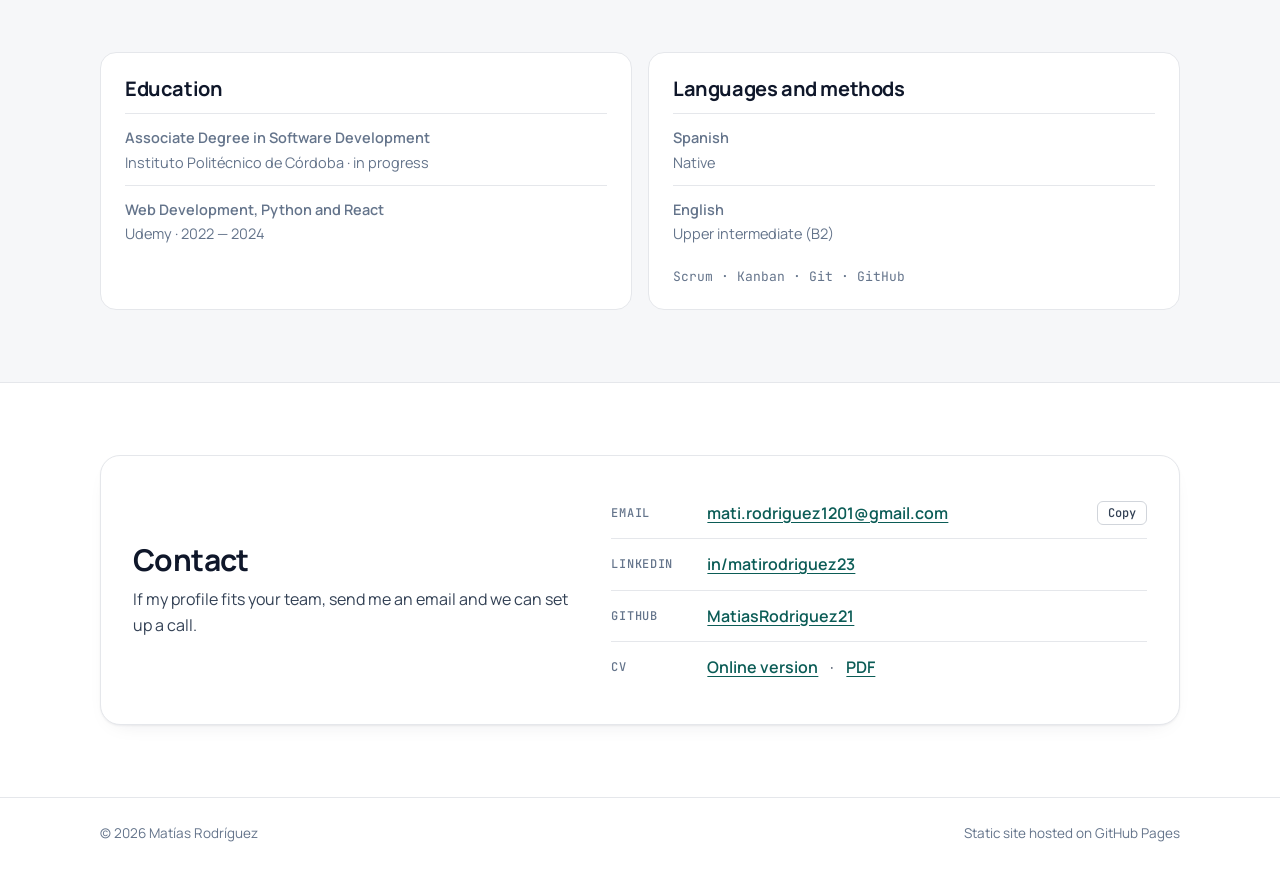
==== commit 928ff7e5: "Se indica TP3D como empleador actual Co-Authored-By: Claude Opus 5.5 <noreply@anthropic.com>" ====
--- a/index.html
+++ b/index.html
@@ -56,7 +56,7 @@
           <p class="status"><span class="dot" aria-hidden="true"></span><span lang="es">Abierto a nuevas oportunidades</span><span lang="en">Open to new opportunities</span></p>
           <h1>Matías Rodríguez</h1>
           <p class="hero__role"><span lang="es">Desarrollador Full Stack · Integraciones y automatización</span><span lang="en">Full Stack Developer · Integrations and automation</span></p>
-          <p class="hero__bio" lang="es">Desarrollo de punta a punta, del backend y las APIs a aplicaciones web y móviles. Hoy integro ERP, tiendas online, marketplaces, depósito y datos en producción para una empresa de e-commerce.</p><p class="hero__bio" lang="en">I build end to end, from backend and APIs to web and mobile apps. I currently integrate ERPs, online stores, marketplaces, warehouses and data in production for an e-commerce company.</p>
+          <p class="hero__bio" lang="es">Desarrollo de punta a punta, del backend y las APIs a aplicaciones web y móviles. Hoy integro ERP, tiendas online, marketplaces, depósito y datos en producción en TP3D, una empresa de e-commerce multicanal.</p><p class="hero__bio" lang="en">I build end to end, from backend and APIs to web and mobile apps. I currently integrate ERPs, online stores, marketplaces, warehouses and data in production at TP3D, a multichannel e-commerce company.</p>
           <ul class="facts">
             <li>Córdoba, Argentina</li>
             <li><span lang="es">Inglés B2</span><span lang="en">English B2</span></li>
@@ -74,7 +74,7 @@
         <aside class="summary" aria-label="Resumen">
           <p class="summary__label"><span lang="es">En pocas palabras</span><span lang="en">At a glance</span></p>
           <dl>
-            <div><dt><span lang="es">Puesto actual</span><span lang="en">Current role</span></dt><dd><span lang="es">Desarrollador Full Stack en e-commerce</span><span lang="en">Full Stack Developer in e-commerce</span></dd></div>
+            <div><dt><span lang="es">Puesto actual</span><span lang="en">Current role</span></dt><dd><span lang="es">Desarrollador Full Stack en TP3D</span><span lang="en">Full Stack Developer at TP3D</span></dd></div>
             <div><dt><span lang="es">Stack principal</span><span lang="en">Main stack</span></dt><dd>PHP · Laravel · MySQL · REST/SOAP</dd></div>
             <div><dt><span lang="es">Busco</span><span lang="en">Looking for</span></dt><dd><span lang="es">Roles de desarrollo full stack o de integraciones</span><span lang="en">Full stack or integration development roles</span></dd></div>
           </dl>
@@ -100,7 +100,7 @@
               <h3><span lang="es">Desarrollador Full Stack / Integraciones</span><span lang="en">Full Stack Developer / Integrations</span></h3>
               <span class="job__when"><span lang="es">2026 — hoy</span><span lang="en">2026 — now</span></span>
             </div>
-            <p class="job__org"><span lang="es">Empresa de e-commerce multicanal · Córdoba</span><span lang="en">Multichannel e-commerce company · Córdoba</span></p>
+            <p class="job__org"><span lang="es">TP3D · e-commerce multicanal · Córdoba</span><span lang="en">TP3D · multichannel e-commerce · Córdoba</span></p>
             <ul class="list" lang="es"><li>Integré el ERP con 4 tiendas PrestaShop, Mercado Pago y el WMS en Laravel (APIs REST y SOAP).</li><li>Garanticé sincronizaciones sin duplicados con idempotencia, reintentos y control de rate limit.</li><li>Reduje un 95% la carga de cada sincronización con el ERP y armé el ETL a Google BigQuery.</li><li>Desarrollé de punta a punta una app de trazabilidad de seriales que el depósito usa a diario.</li><li>Creé más de 15 módulos PrestaShop a medida: buscador, envío en el día, Factura A y GA4.</li></ul><ul class="list" lang="en"><li>Integrated the ERP with 4 PrestaShop stores, Mercado Pago and the WMS using Laravel (REST and SOAP APIs).</li><li>Built duplicate-free syncs with idempotency, retries and rate-limit control.</li><li>Cut the payload of each ERP sync by 95% and built the ETL into Google BigQuery.</li><li>Built, end to end, a serial-number tracking app used daily by the warehouse team.</li><li>Developed 15+ custom PrestaShop modules: search, same-day shipping, invoicing and GA4.</li></ul>
           </li>
           <li class="job">
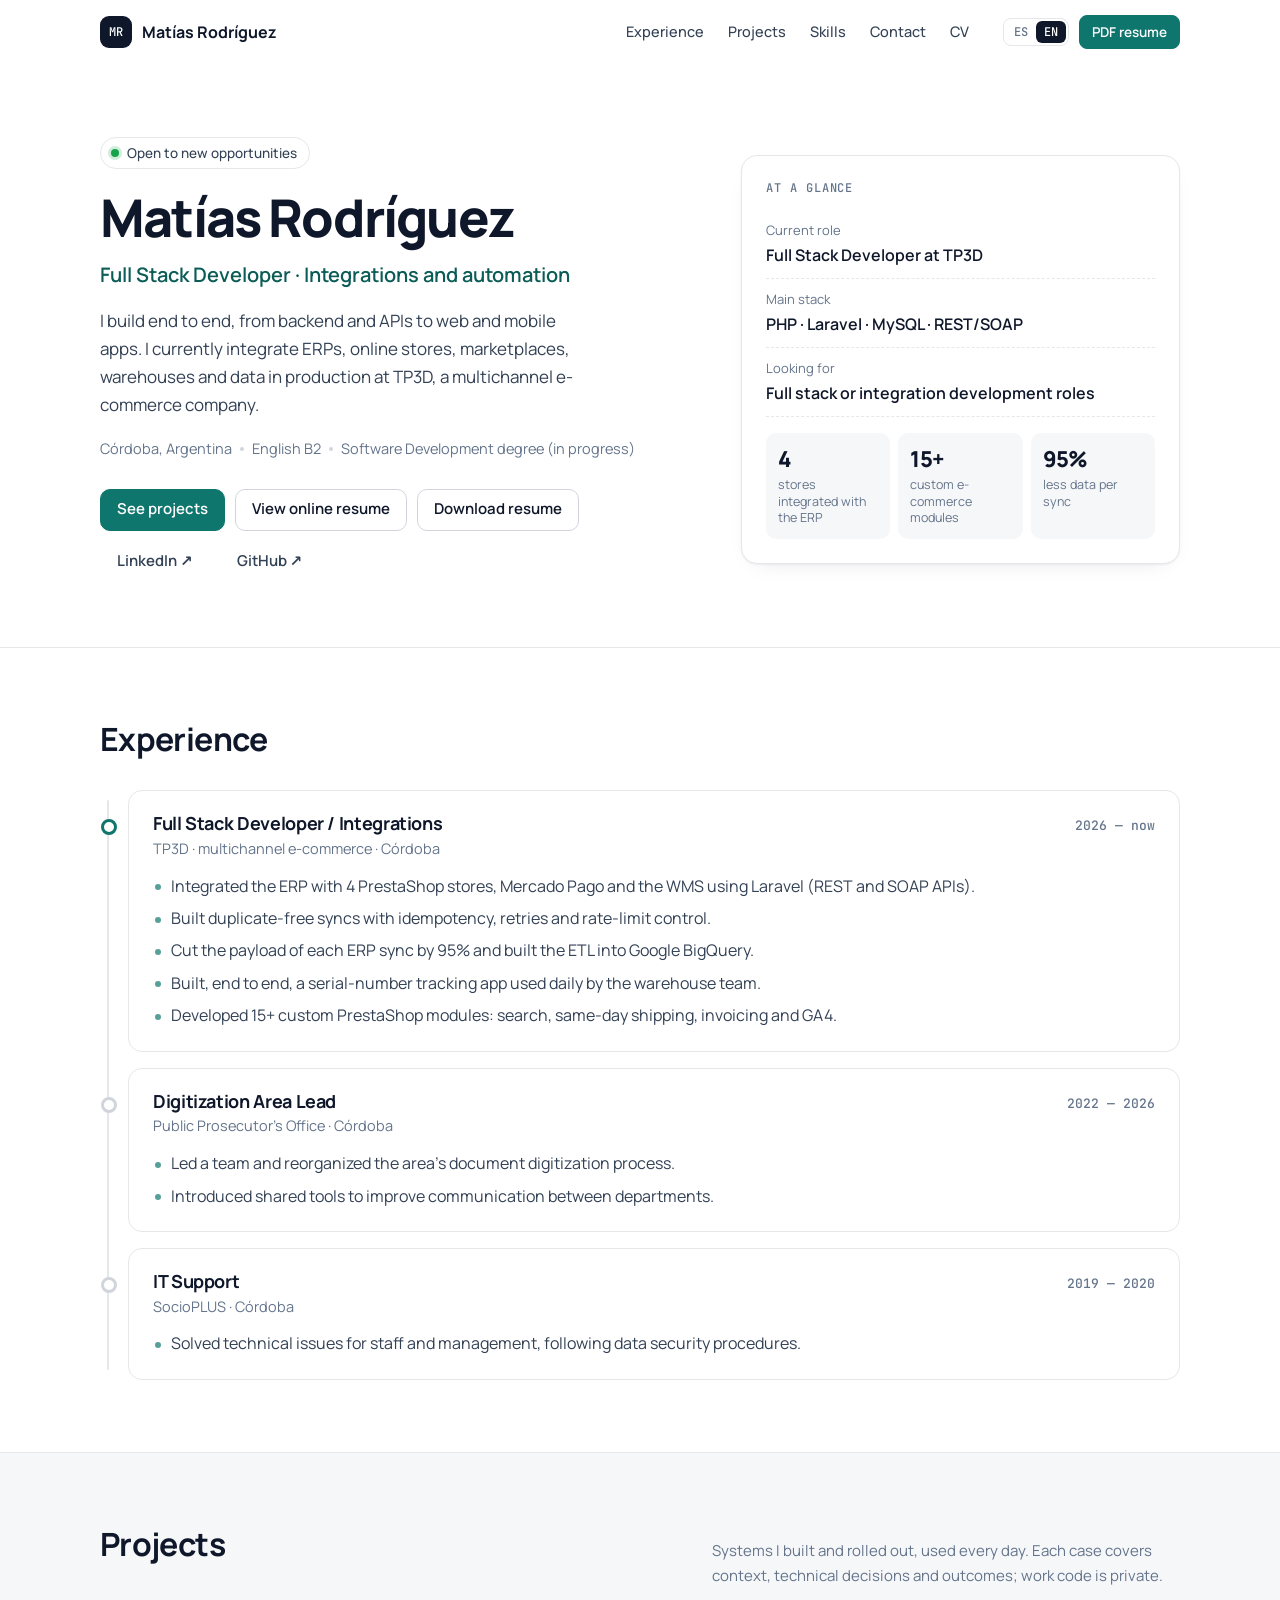
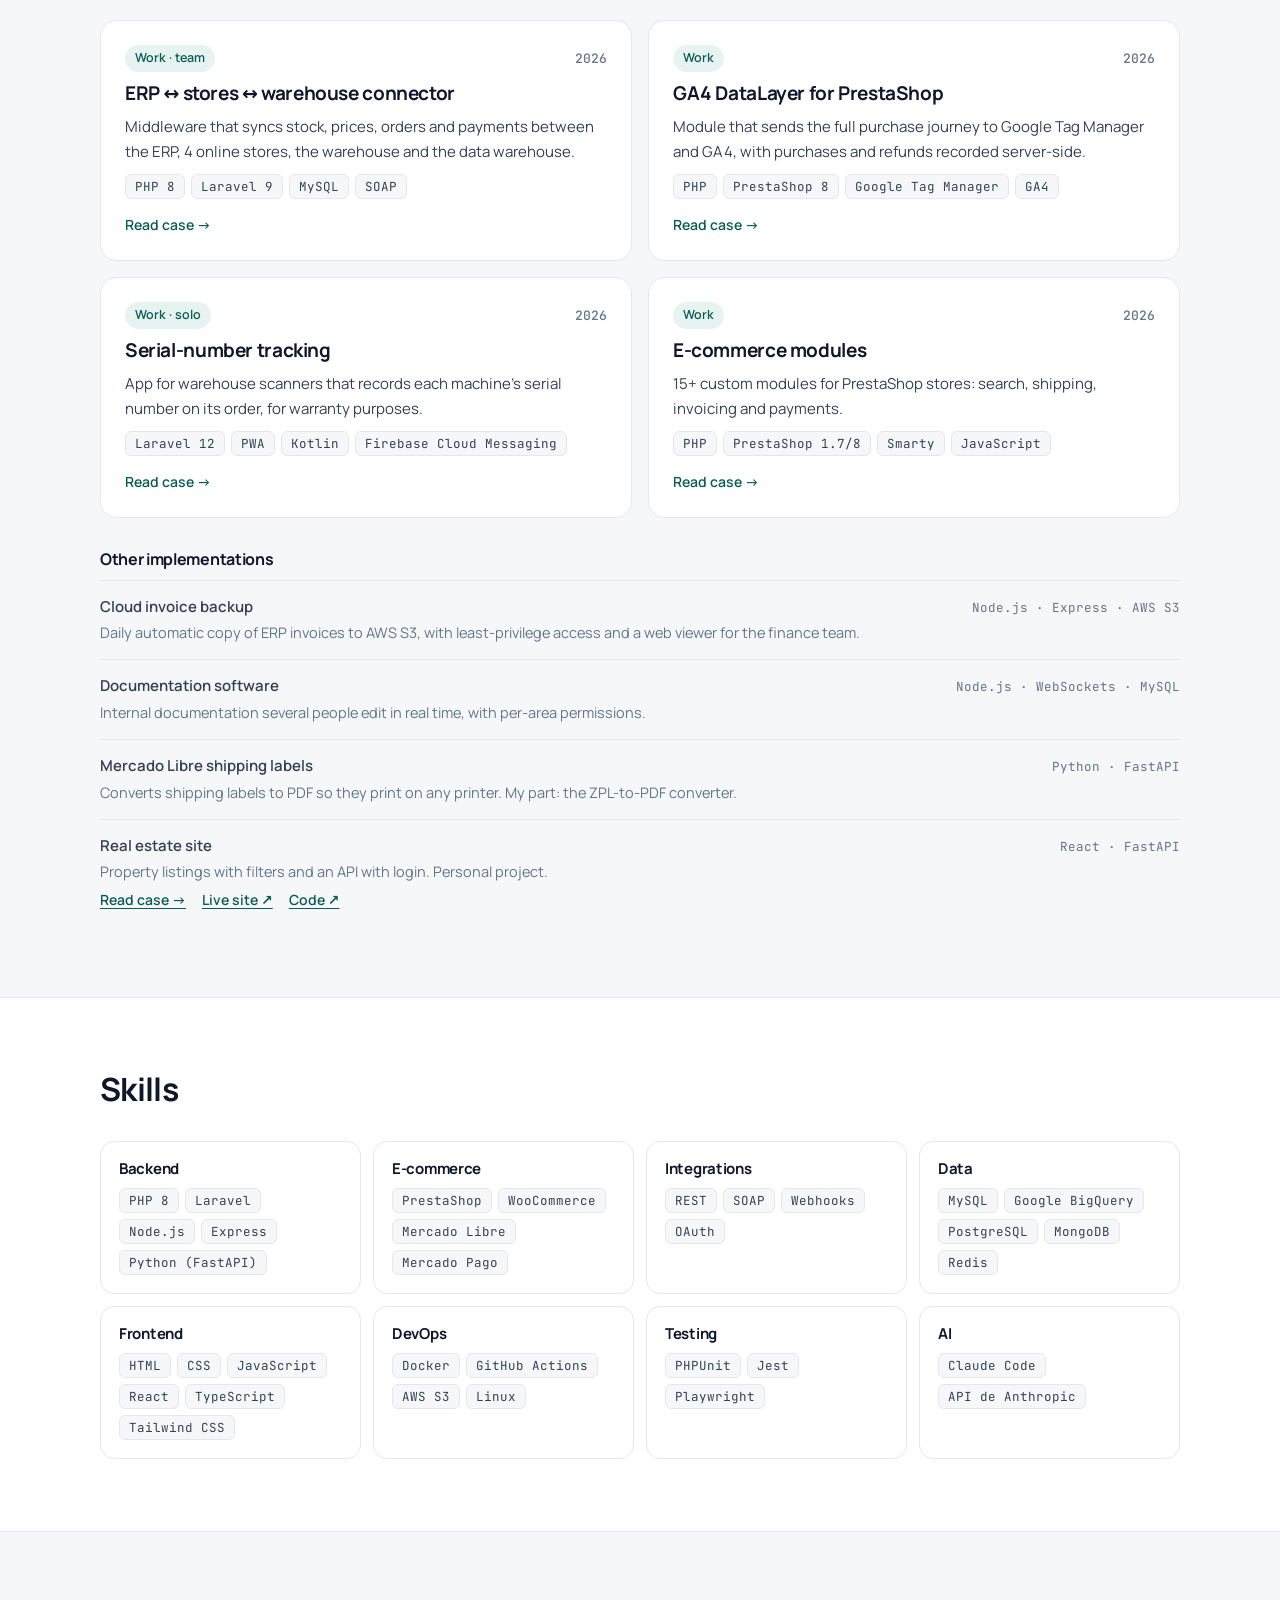
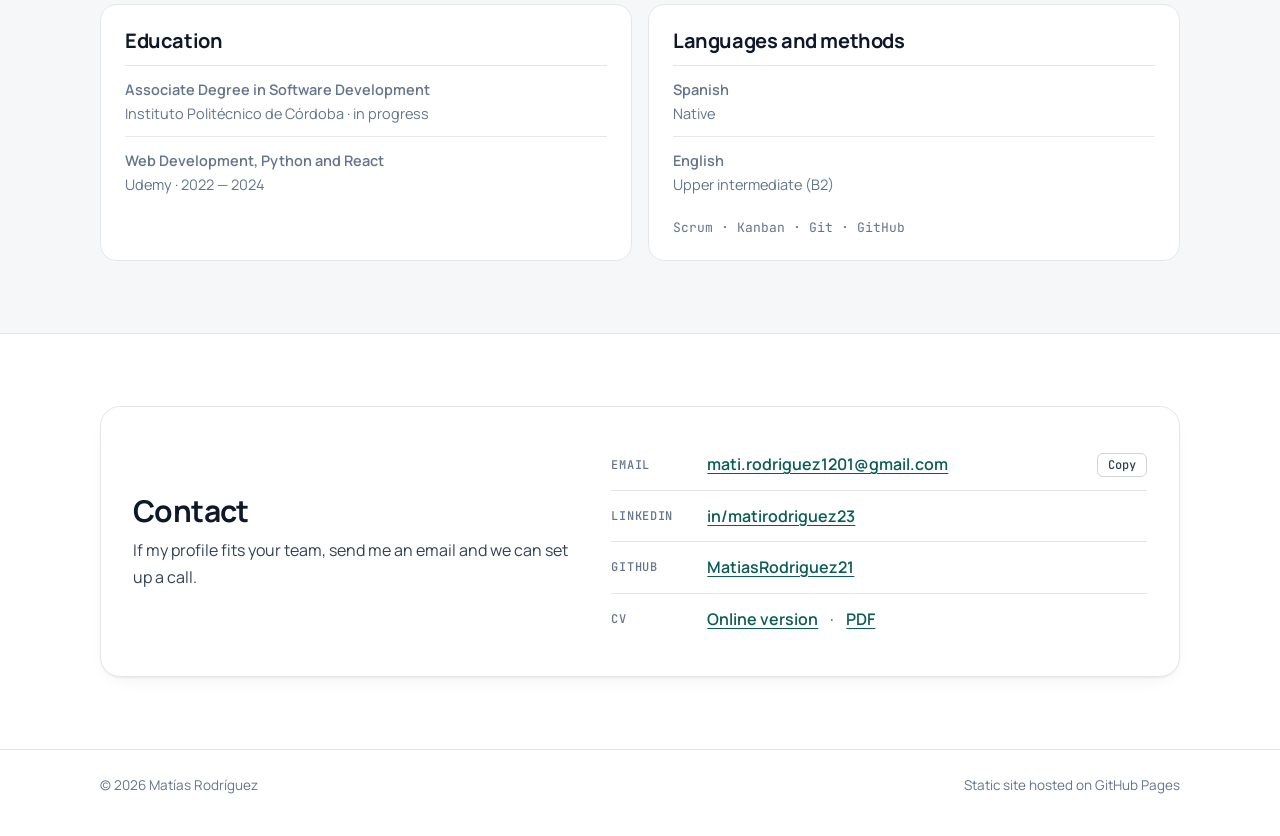
==== commit d48b3b82: "Proyectos alineados con el portafolio: DataLayer GA4 y otras implementaciones - Nuevo caso DataLayer" ====
--- a/index.html
+++ b/index.html
@@ -130,7 +130,7 @@
       <div class="wrap">
         <header class="section__head">
           <h2><span lang="es">Proyectos</span><span lang="en">Projects</span></h2>
-          <p class="section__note" lang="es">Casos reales con contexto, decisiones técnicas y resultados. El código de los proyectos de trabajo es privado.</p><p class="section__note" lang="en">Real cases with context, technical decisions and outcomes. Code from work projects is private.</p>
+          <p class="section__note" lang="es">Sistemas que desarrollé e implementé, en uso todos los días. Cada caso tiene contexto, decisiones técnicas y resultados; el código de trabajo es privado.</p><p class="section__note" lang="en">Systems I built and rolled out, used every day. Each case covers context, technical decisions and outcomes; work code is private.</p>
         </header>
         <div class="pgrid">
           <article class="pcard">
@@ -145,6 +145,16 @@
           </article>
           <article class="pcard">
             <div class="pcard__top">
+              <span class="tag"><span lang="es">Trabajo</span><span lang="en">Work</span></span>
+              <span class="pcard__year">2026</span>
+            </div>
+            <h3><a class="pcard__link" href="proyectos/datalayer-ga4.html"><span lang="es">DataLayer GA4 para PrestaShop</span><span lang="en">GA4 DataLayer for PrestaShop</span></a></h3>
+            <p lang="es">Módulo que envía a Google Tag Manager y GA4 todo el recorrido de compra, con las compras y reembolsos registrados desde el servidor.</p><p lang="en">Module that sends the full purchase journey to Google Tag Manager and GA4, with purchases and refunds recorded server-side.</p>
+            <ul class="chips"><li>PHP</li><li>PrestaShop 8</li><li>Google Tag Manager</li><li>GA4</li></ul>
+            <span class="pcard__more" aria-hidden="true"><span lang="es">Ver caso →</span><span lang="en">Read case →</span></span>
+          </article>
+          <article class="pcard">
+            <div class="pcard__top">
               <span class="tag"><span lang="es">Trabajo · propio</span><span lang="en">Work · solo</span></span>
               <span class="pcard__year">2026</span>
             </div>
@@ -159,48 +169,33 @@
               <span class="pcard__year">2026</span>
             </div>
             <h3><a class="pcard__link" href="proyectos/modulos-ecommerce.html"><span lang="es">Módulos de e-commerce</span><span lang="en">E-commerce modules</span></a></h3>
-            <p lang="es">Más de 15 módulos a medida para tiendas PrestaShop: búsqueda, envíos, facturación y analítica.</p><p lang="en">15+ custom modules for PrestaShop stores: search, shipping, invoicing and analytics.</p>
+            <p lang="es">Más de 15 módulos a medida para tiendas PrestaShop: búsqueda, envíos, facturación y pagos.</p><p lang="en">15+ custom modules for PrestaShop stores: search, shipping, invoicing and payments.</p>
             <ul class="chips"><li>PHP</li><li>PrestaShop 1.7/8</li><li>Smarty</li><li>JavaScript</li></ul>
             <span class="pcard__more" aria-hidden="true"><span lang="es">Ver caso →</span><span lang="en">Read case →</span></span>
           </article>
-          <article class="pcard">
-            <div class="pcard__top">
-              <span class="tag"><span lang="es">Trabajo · propio</span><span lang="en">Work · solo</span></span>
-              <span class="pcard__year">2026</span>
-            </div>
-            <h3><a class="pcard__link" href="proyectos/tareas-ia.html"><span lang="es">Tareas redactadas con IA</span><span lang="en">AI-drafted tasks</span></a></h3>
-            <p lang="es">Herramienta interna que crea tareas en Bitrix24 a partir de un pedido corto, con título y descripción redactados por un LLM.</p><p lang="en">Internal tool that creates Bitrix24 tasks from a short request, with title and description drafted by an LLM.</p>
-            <ul class="chips"><li>Python</li><li>API de Anthropic</li><li>JSON Schema</li><li>Bitrix24 REST</li></ul>
-            <span class="pcard__more" aria-hidden="true"><span lang="es">Ver caso →</span><span lang="en">Read case →</span></span>
-          </article>
-          <article class="pcard">
-            <div class="pcard__top">
-              <span class="tag"><span lang="es">Personal</span><span lang="en">Personal</span></span>
-              <span class="pcard__year">2025</span>
-            </div>
-            <h3><a class="pcard__link" href="proyectos/inmobiliaria.html"><span lang="es">Inmobiliaria (proyecto personal)</span><span lang="en">Real estate site (personal project)</span></a></h3>
-            <p lang="es">Sitio de propiedades en venta y alquiler con filtros, favoritos y ficha con mapa.</p><p lang="en">Property listings for sale and rent with filters, favorites and a detail page with a map.</p>
-            <ul class="chips"><li>React 19</li><li>React Router 7</li><li>Tailwind CSS</li><li>Leaflet</li></ul>
-            <span class="pcard__more" aria-hidden="true"><span lang="es">Ver caso →</span><span lang="en">Read case →</span></span>
-          </article>
         </div>
         <div class="others">
-          <h3><span lang="es">Otros repositorios</span><span lang="en">Other repositories</span></h3>
+          <h3><span lang="es">Otras implementaciones</span><span lang="en">Other implementations</span></h3>
           <ul>
             <li>
-              <a href="https://github.com/MatiasRodriguez21/inventario-simple" target="_blank" rel="noopener">inventario-simple ↗</a>
-              <span lang="es">Inventario con altas, bajas y modificaciones.</span><span lang="en">Inventory app with full CRUD.</span>
-              <span class="others__stack">Laravel · Vercel</span>
-            </li>
-            <li>
-              <a href="https://github.com/MatiasRodriguez21/user-crud-api" target="_blank" rel="noopener">user-crud-api ↗</a>
-              <span lang="es">API GraphQL de usuarios lista para Docker.</span><span lang="en">Users GraphQL API, Docker-ready.</span>
-              <span class="others__stack">TypeScript · Apollo · MongoDB</span>
-            </li>
-            <li>
-              <a href="https://github.com/MatiasRodriguez21/lista-tareas" target="_blank" rel="noopener">lista-tareas ↗</a>
-              <span lang="es">Lista de tareas con guardado local y modo oscuro.</span><span lang="en">To-do list with local storage and dark mode.</span>
-              <span class="others__stack">JavaScript</span>
+              <div class="others__main"><strong><span lang="es">Backup de facturas en la nube</span><span lang="en">Cloud invoice backup</span></strong><p lang="es">Copia diaria y automática de las facturas del ERP a AWS S3, con permisos mínimos y un visor web para Administración.</p><p lang="en">Daily automatic copy of ERP invoices to AWS S3, with least-privilege access and a web viewer for the finance team.</p></div>
+              <span class="others__stack">Node.js · Express · AWS S3</span>
+              
+            </li>
+            <li>
+              <div class="others__main"><strong><span lang="es">Software de documentación</span><span lang="en">Documentation software</span></strong><p lang="es">Documentación interna que varias personas editan en tiempo real, con permisos por área.</p><p lang="en">Internal documentation several people edit in real time, with per-area permissions.</p></div>
+              <span class="others__stack">Node.js · WebSockets · MySQL</span>
+              
+            </li>
+            <li>
+              <div class="others__main"><strong><span lang="es">Etiquetas de Mercado Libre</span><span lang="en">Mercado Libre shipping labels</span></strong><p lang="es">Conversor de etiquetas de envío a PDF para imprimir en cualquier impresora. Mi aporte: el conversor ZPL a PDF.</p><p lang="en">Converts shipping labels to PDF so they print on any printer. My part: the ZPL-to-PDF converter.</p></div>
+              <span class="others__stack">Python · FastAPI</span>
+              
+            </li>
+            <li>
+              <div class="others__main"><strong><span lang="es">Gestión inmobiliaria</span><span lang="en">Real estate site</span></strong><p lang="es">Sitio de propiedades con filtros y una API con inicio de sesión. Proyecto personal.</p><p lang="en">Property listings with filters and an API with login. Personal project.</p></div>
+              <span class="others__stack">React · FastAPI</span>
+              <span class="others__links"><a href="proyectos/inmobiliaria.html"><span lang="es">Ver caso</span><span lang="en">Read case</span> →</a> <a href="https://inmobiliaria-app-theta.vercel.app/" target="_blank" rel="noopener"><span lang="es">Ver sitio</span><span lang="en">Live site</span> ↗</a> <a href="https://github.com/MatiasRodriguez21/inmobiliaria-app" target="_blank" rel="noopener"><span lang="es">Código</span><span lang="en">Code</span> ↗</a></span>
             </li>
           </ul>
         </div>
--- a/styles.css
+++ b/styles.css
@@ -176,8 +176,13 @@
 .others { margin-top: 32px; }
 .others h3 { font-size: 16px; margin-bottom: 10px; }
 .others li { display: flex; flex-wrap: wrap; align-items: baseline; gap: 4px 12px; padding: 10px 0; border-top: 1px solid var(--line); font-size: 15px; }
-.others li a { font-weight: 600; }
+.others li { padding: 14px 0; }
+.others__main { flex: 1 1 380px; min-width: 0; }
+.others__main strong { display: block; font-weight: 600; margin-bottom: 2px; }
+.others__main p { color: var(--muted); font-size: 14.5px; }
 .others__stack { margin-left: auto; font: 400 12.5px var(--mono); color: var(--muted); }
+.others__links { flex-basis: 100%; display: flex; flex-wrap: wrap; gap: 4px 16px; font-size: 14px; }
+.others__links a { font-weight: 600; }
 
 /* Habilidades */
 .sgrid { display: grid; grid-template-columns: repeat(4, 1fr); gap: 12px; }
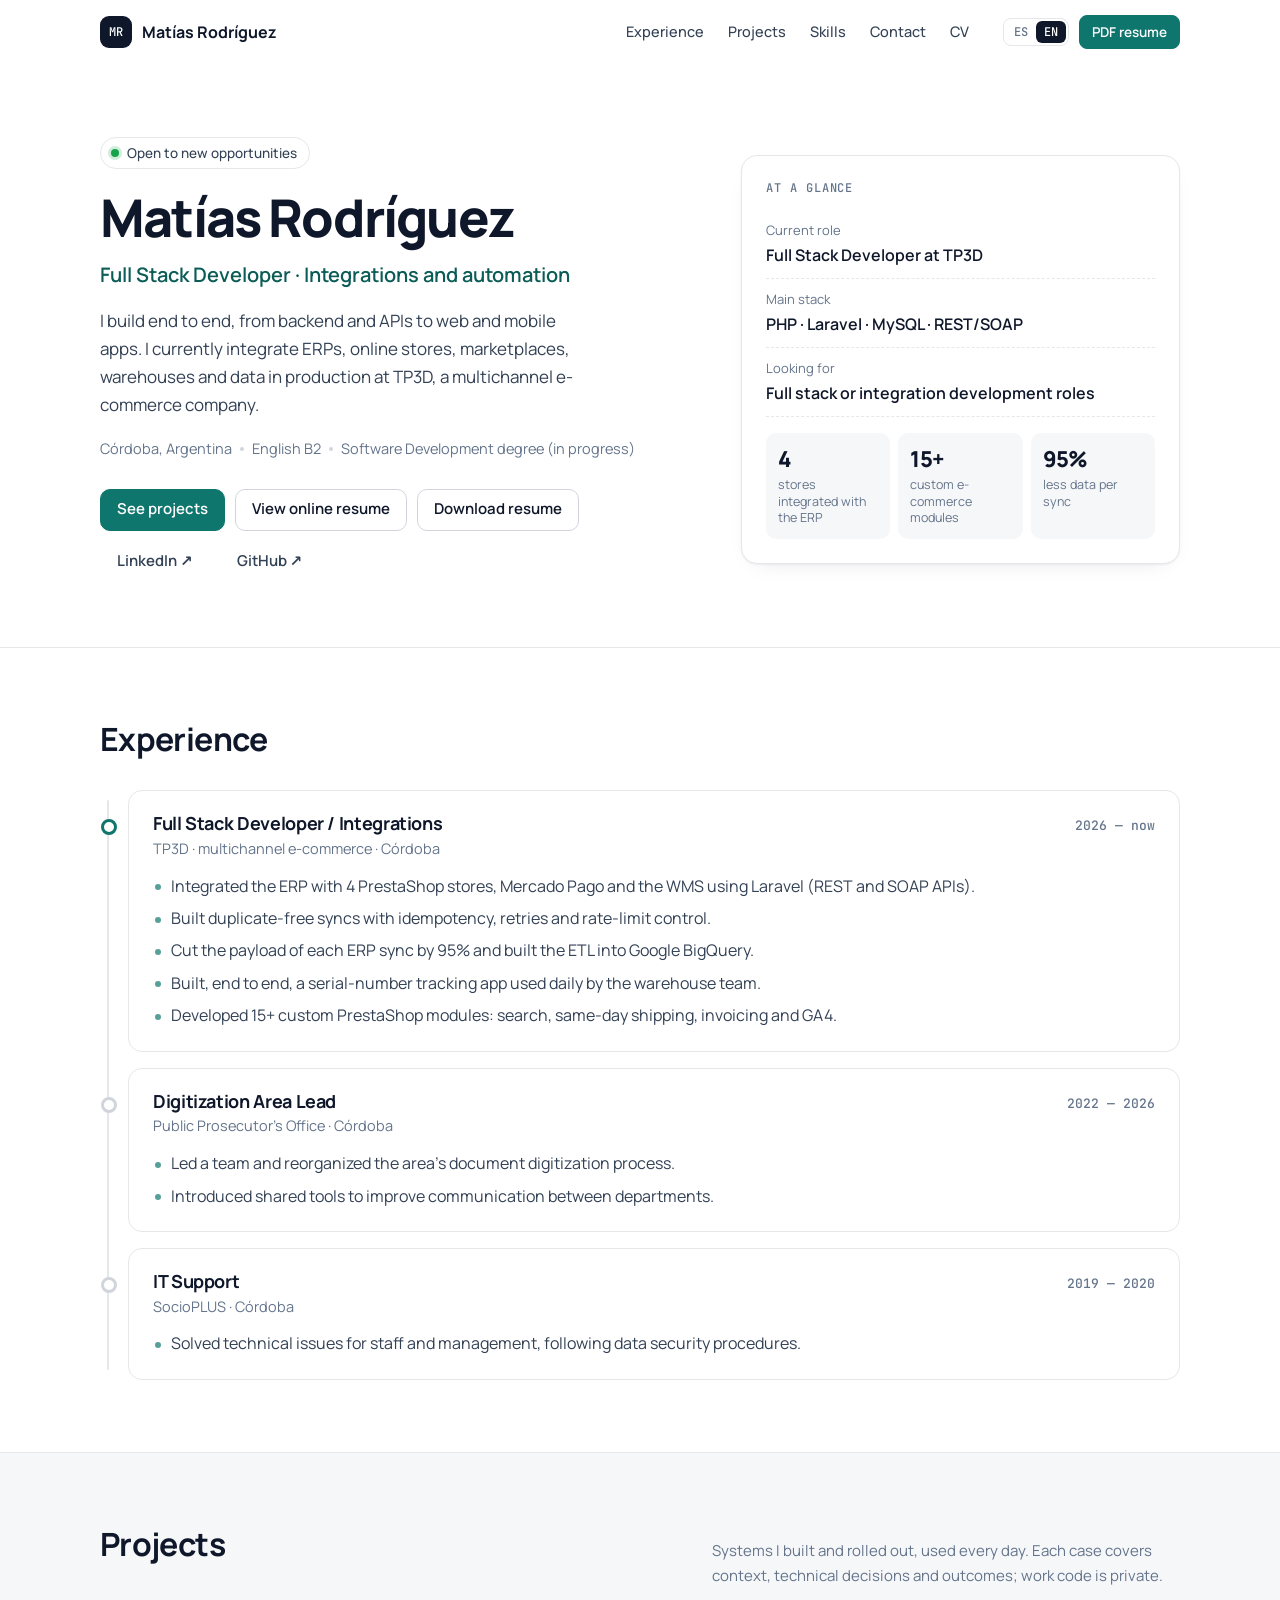
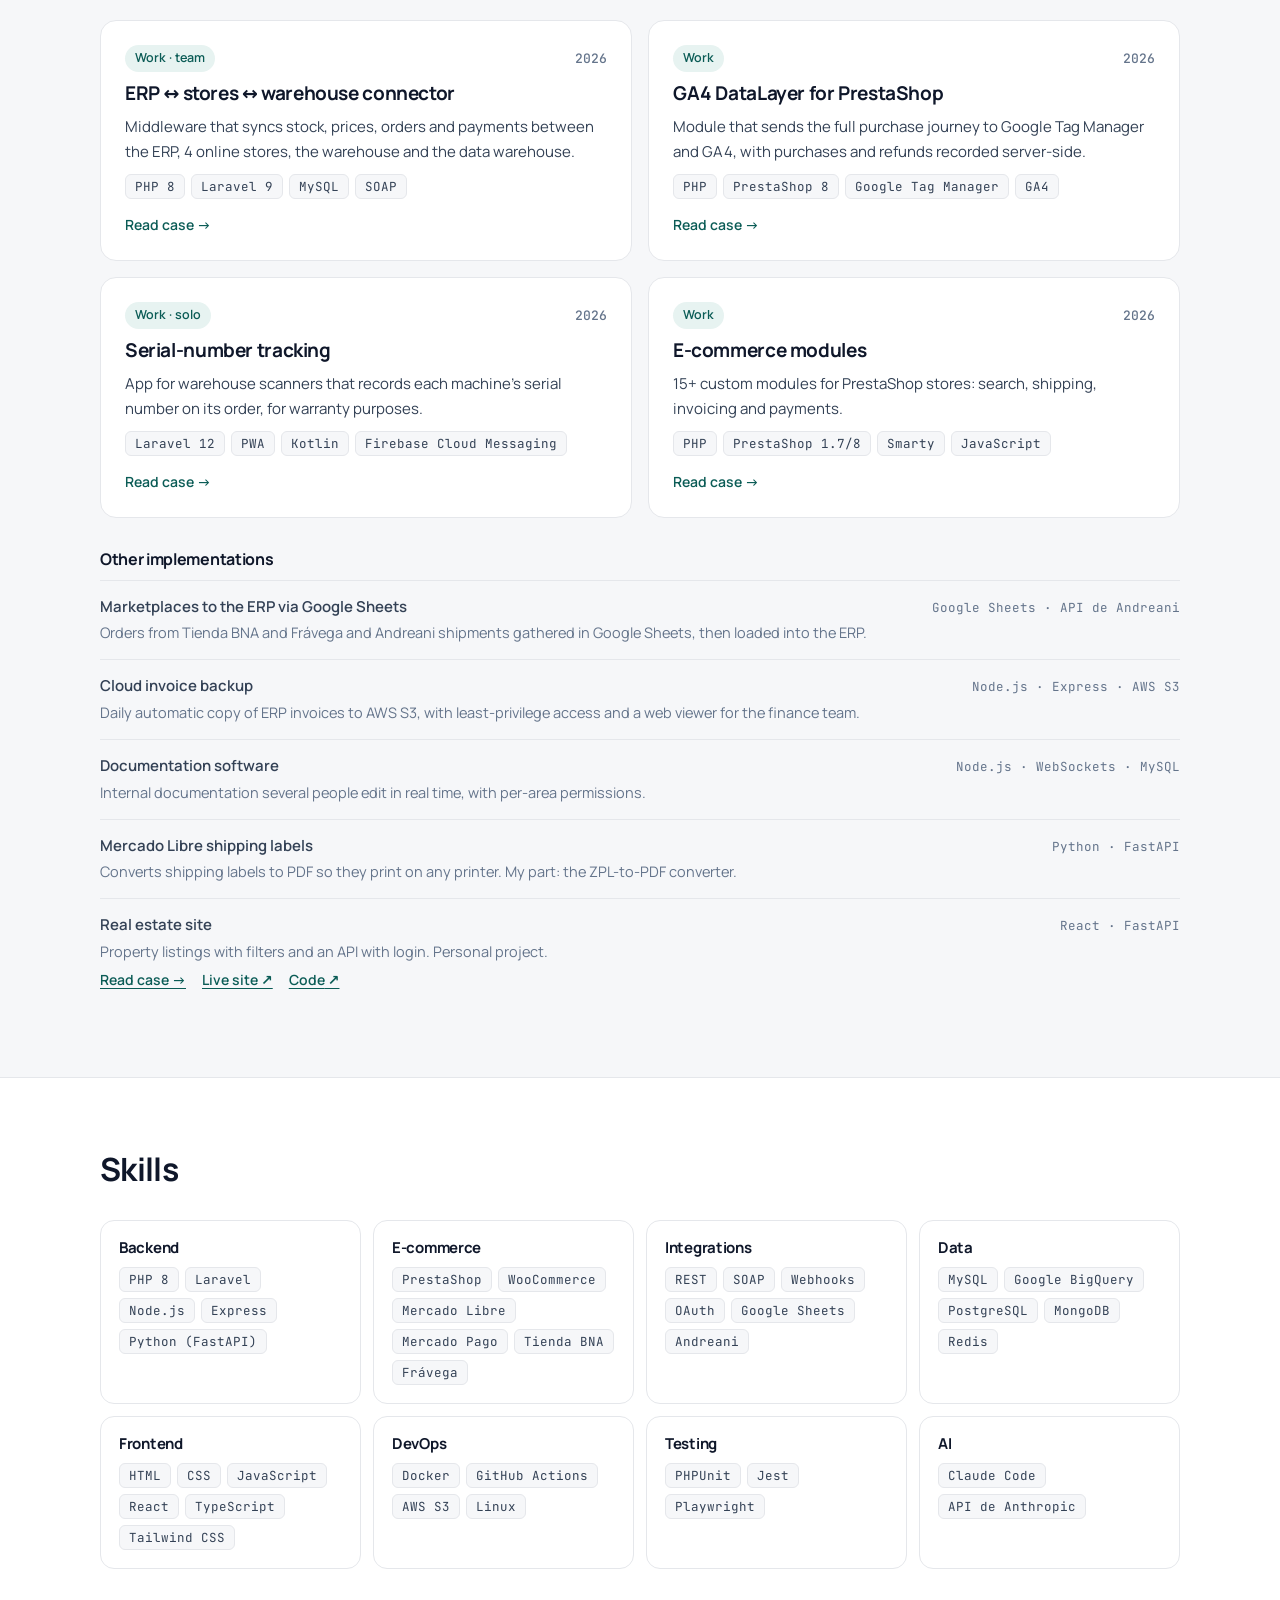
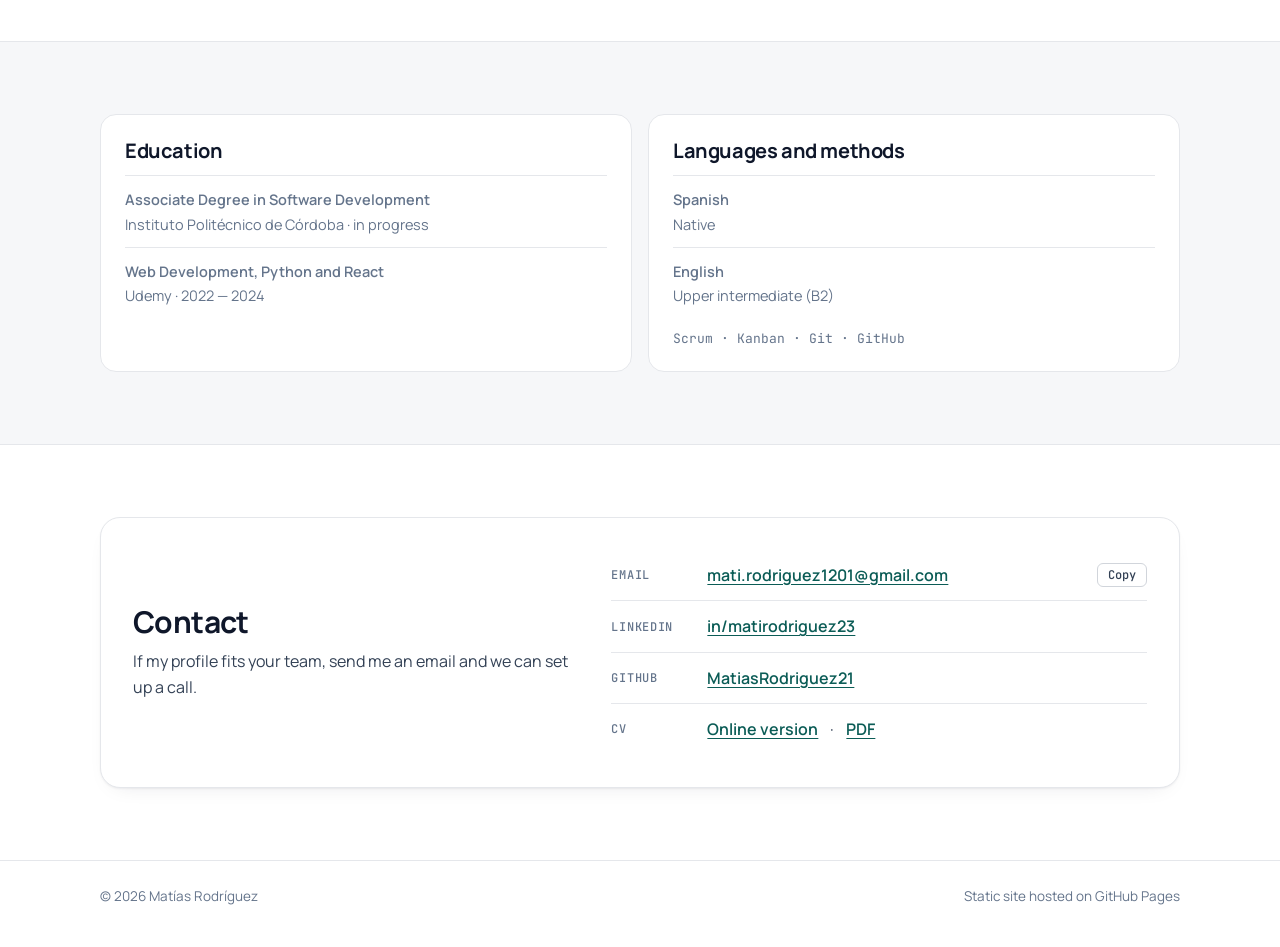
==== commit f5a47034: "Se suma la integración de marketplaces al ERP vía Google Sheets" ====
--- a/index.html
+++ b/index.html
@@ -178,6 +178,11 @@
           <h3><span lang="es">Otras implementaciones</span><span lang="en">Other implementations</span></h3>
           <ul>
             <li>
+              <div class="others__main"><strong><span lang="es">Marketplaces al ERP vía Google Sheets</span><span lang="en">Marketplaces to the ERP via Google Sheets</span></strong><p lang="es">Pedidos de Tienda BNA y Frávega y envíos de Andreani en Google Sheets, y de ahí cargados al ERP.</p><p lang="en">Orders from Tienda BNA and Frávega and Andreani shipments gathered in Google Sheets, then loaded into the ERP.</p></div>
+              <span class="others__stack">Google Sheets · API de Andreani</span>
+              
+            </li>
+            <li>
               <div class="others__main"><strong><span lang="es">Backup de facturas en la nube</span><span lang="en">Cloud invoice backup</span></strong><p lang="es">Copia diaria y automática de las facturas del ERP a AWS S3, con permisos mínimos y un visor web para Administración.</p><p lang="en">Daily automatic copy of ERP invoices to AWS S3, with least-privilege access and a web viewer for the finance team.</p></div>
               <span class="others__stack">Node.js · Express · AWS S3</span>
               
@@ -215,11 +220,11 @@
           </div>
           <div class="scard">
             <h3><span lang="es">E-commerce</span><span lang="en">E-commerce</span></h3>
-            <ul class="chips"><li>PrestaShop</li><li>WooCommerce</li><li>Mercado Libre</li><li>Mercado Pago</li></ul>
+            <ul class="chips"><li>PrestaShop</li><li>WooCommerce</li><li>Mercado Libre</li><li>Mercado Pago</li><li>Tienda BNA</li><li>Frávega</li></ul>
           </div>
           <div class="scard">
             <h3><span lang="es">Integraciones</span><span lang="en">Integrations</span></h3>
-            <ul class="chips"><li>REST</li><li>SOAP</li><li>Webhooks</li><li>OAuth</li></ul>
+            <ul class="chips"><li>REST</li><li>SOAP</li><li>Webhooks</li><li>OAuth</li><li>Google Sheets</li><li>Andreani</li></ul>
           </div>
           <div class="scard">
             <h3><span lang="es">Datos</span><span lang="en">Data</span></h3>
